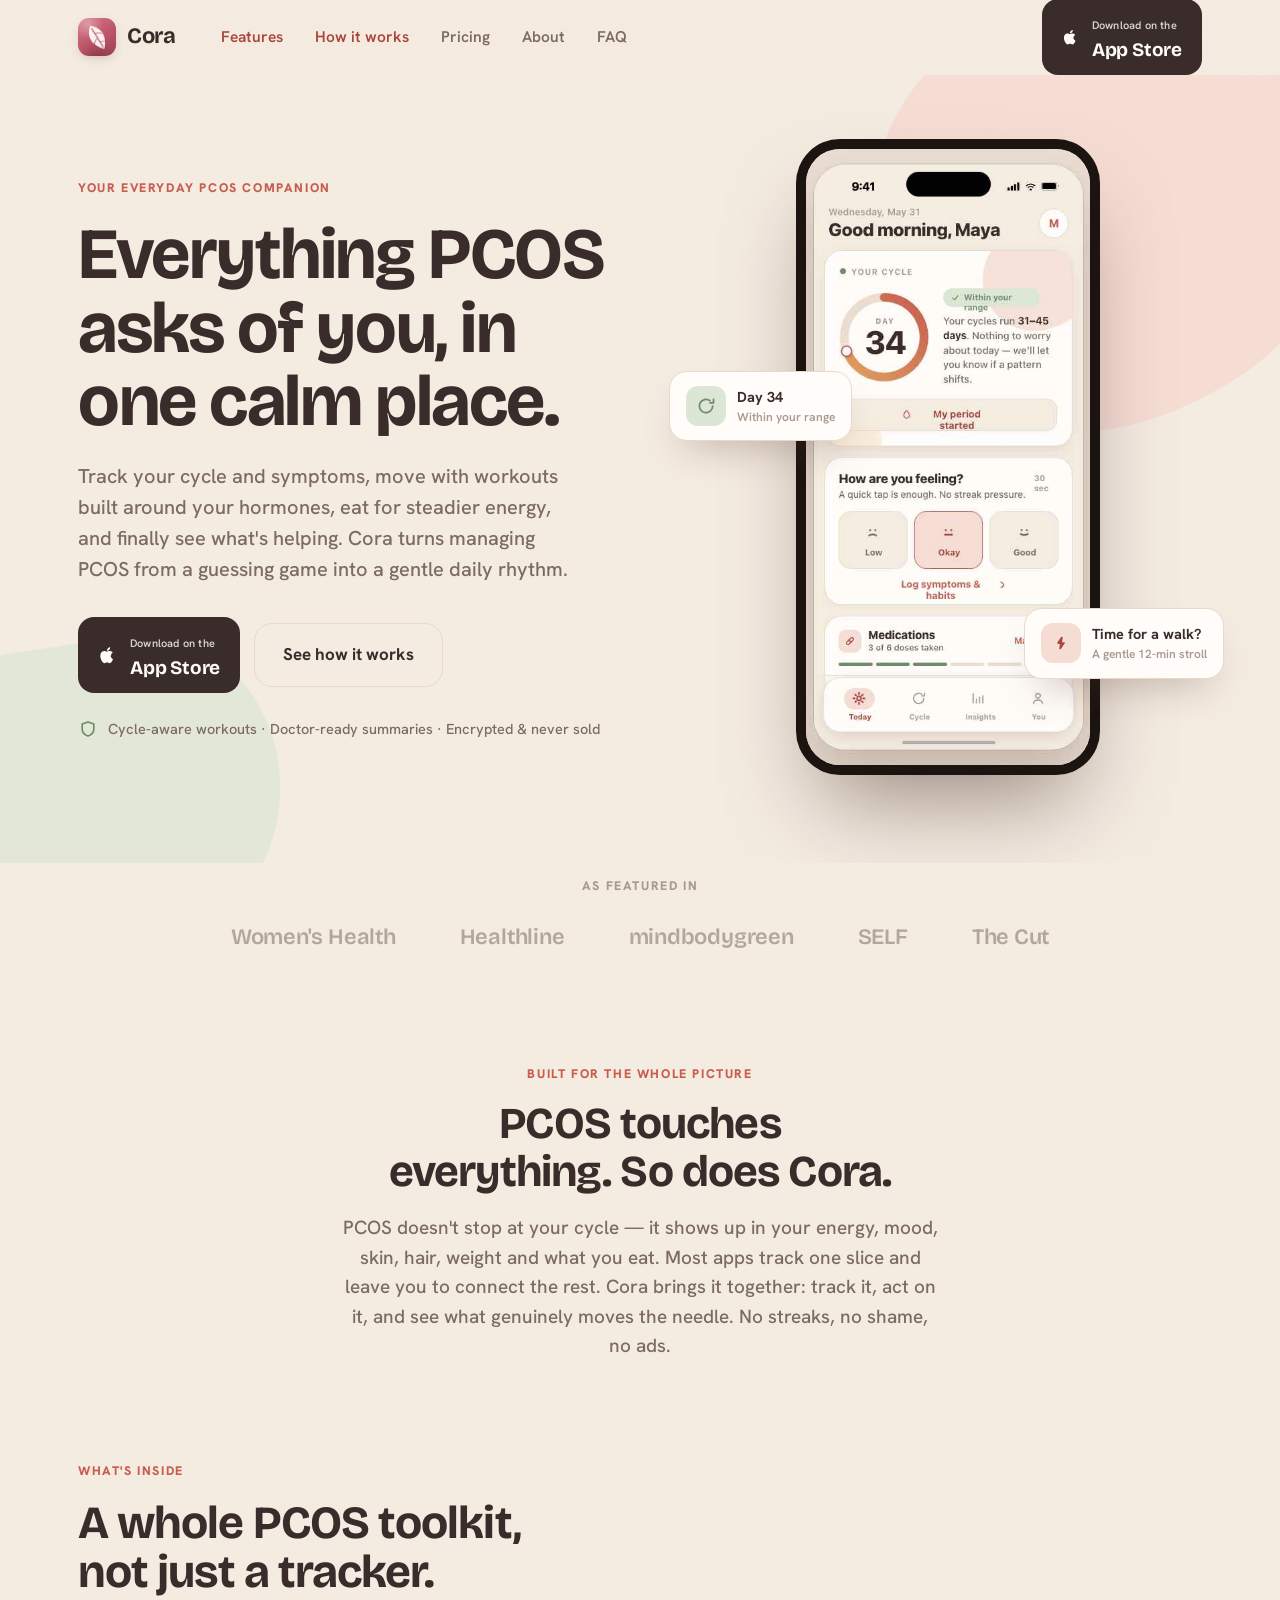
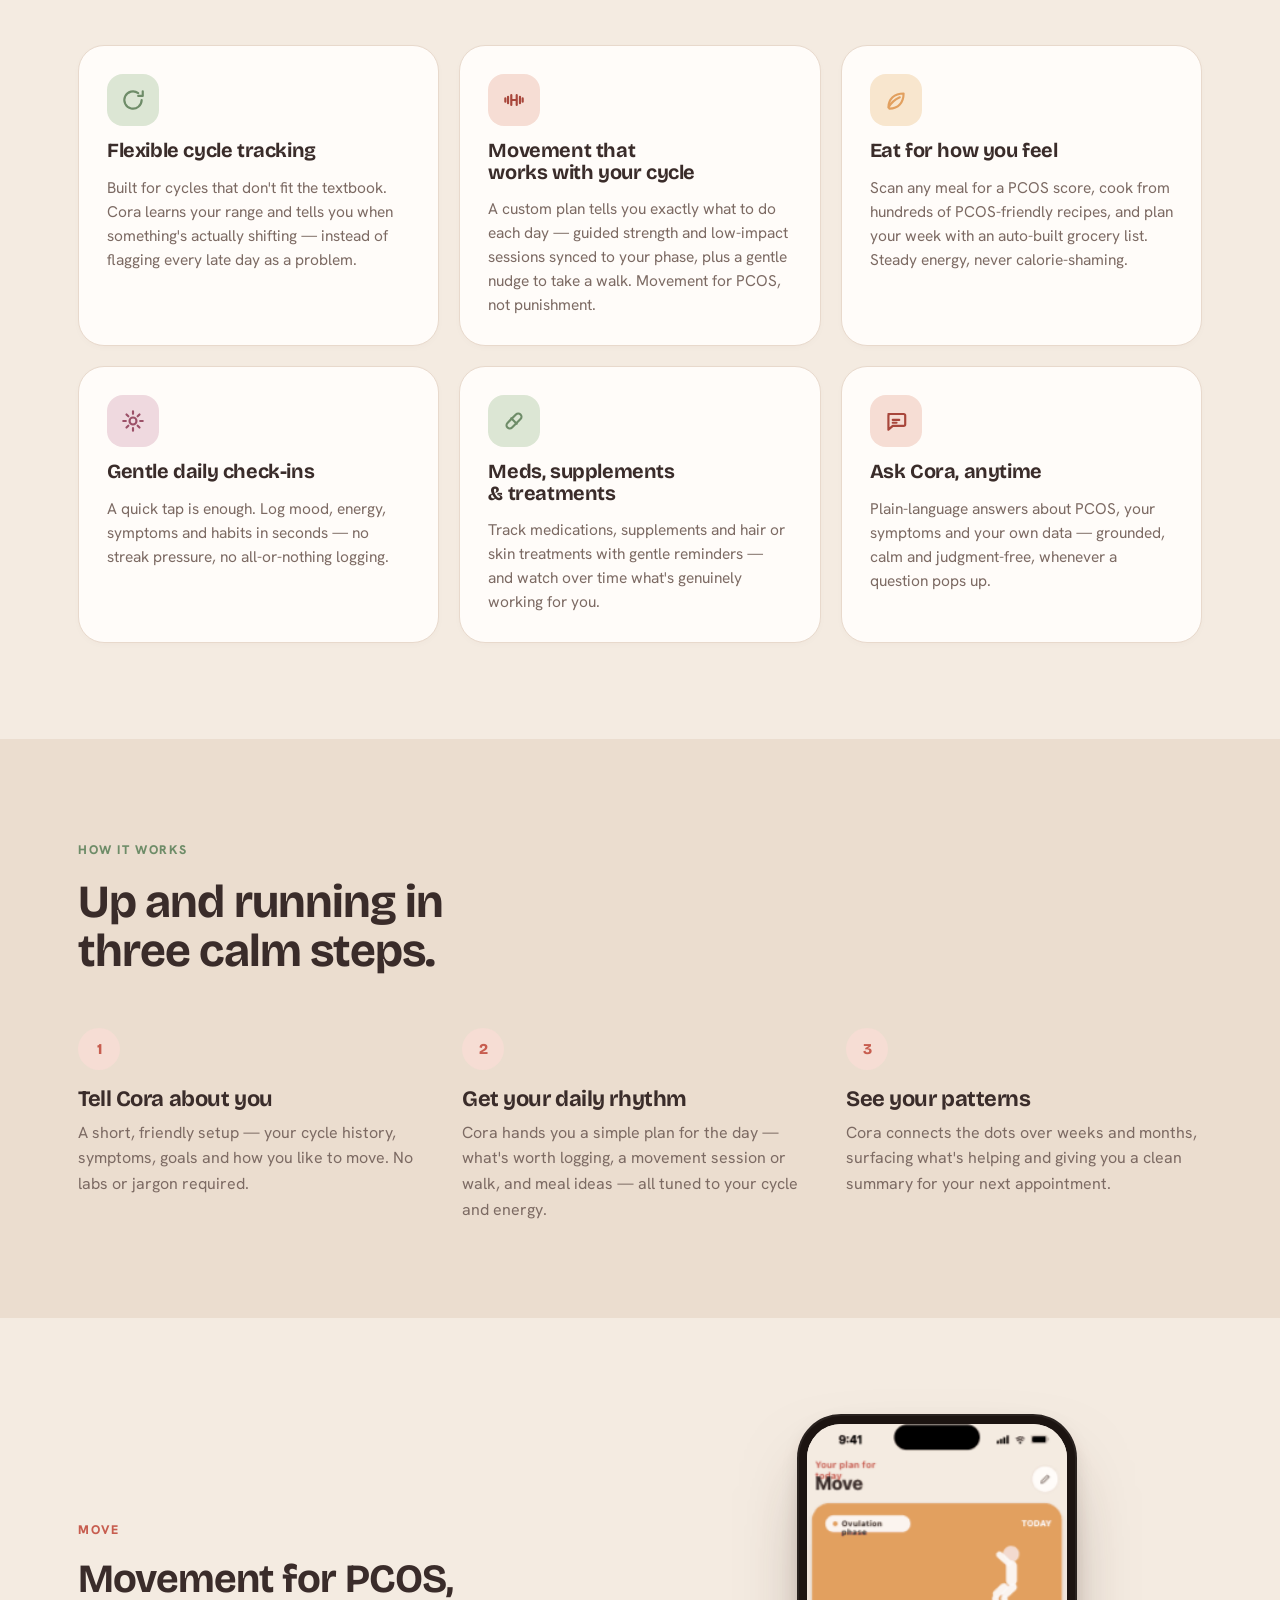
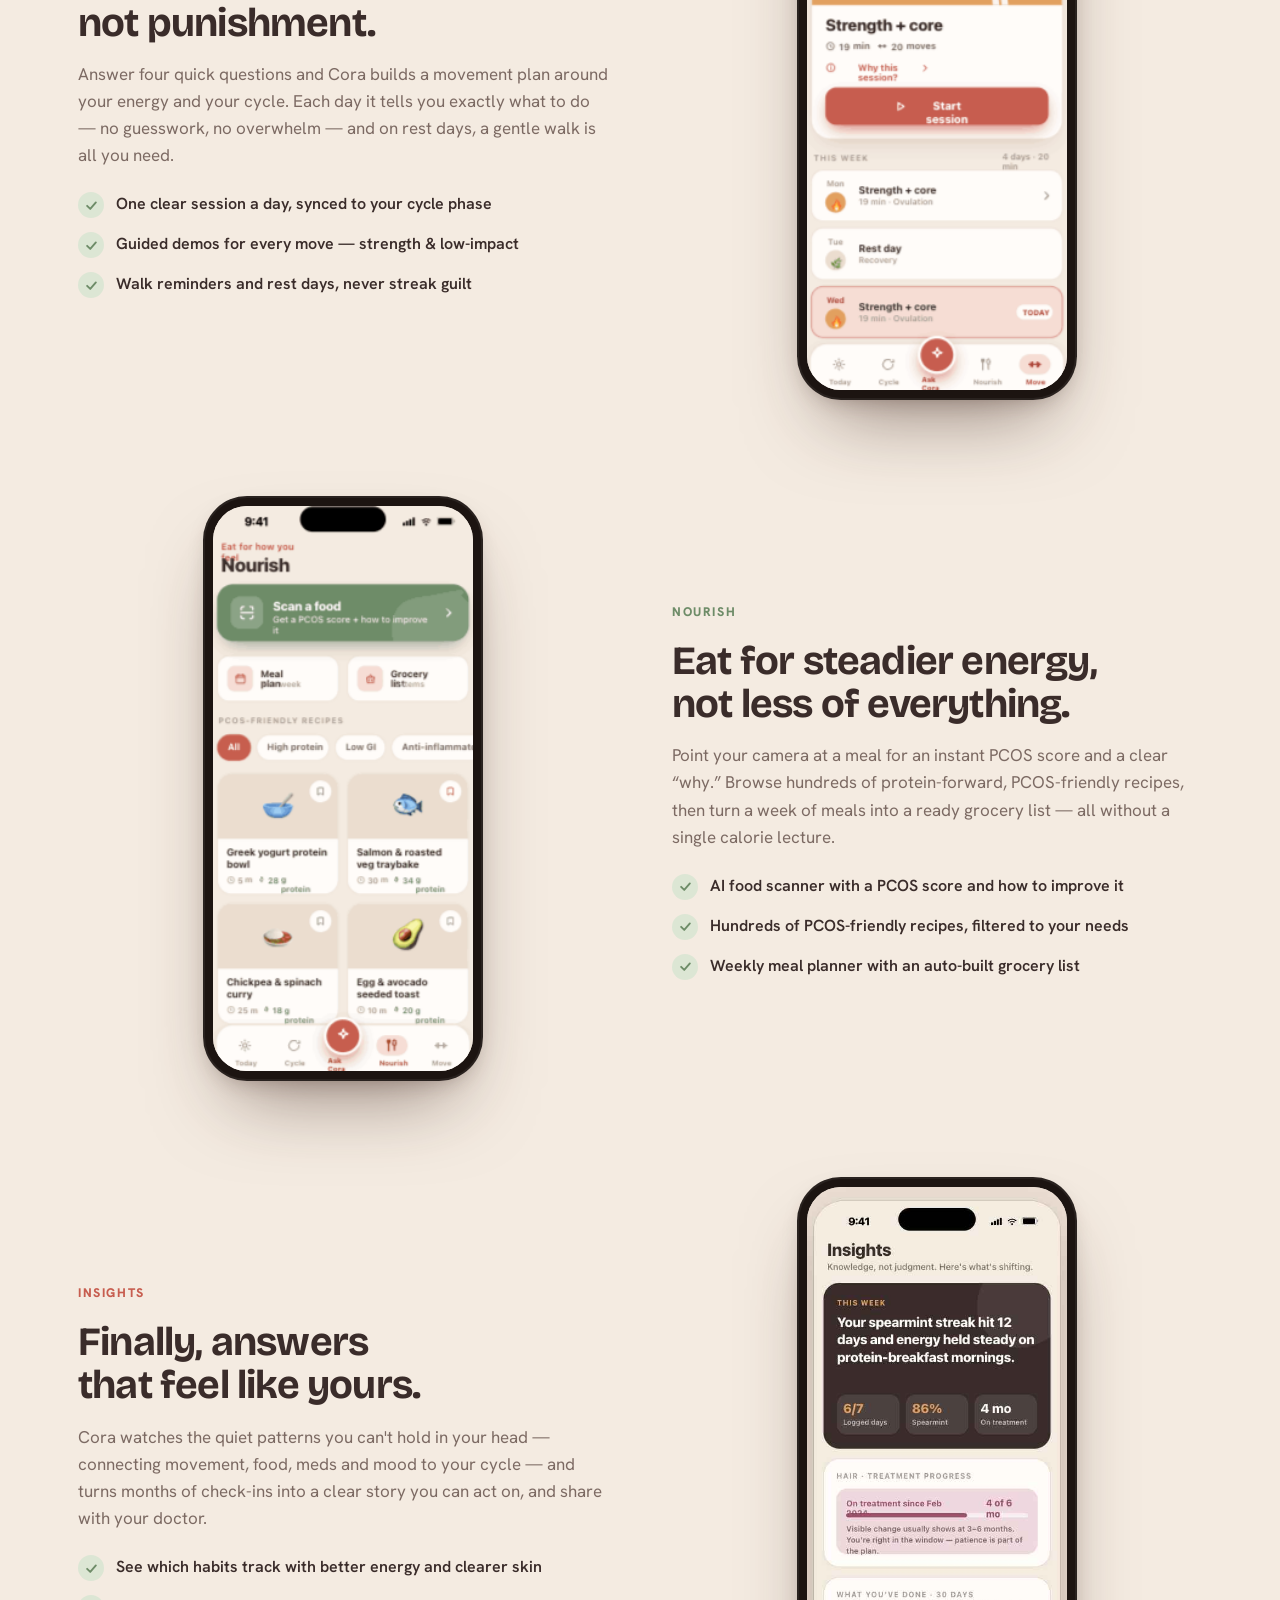
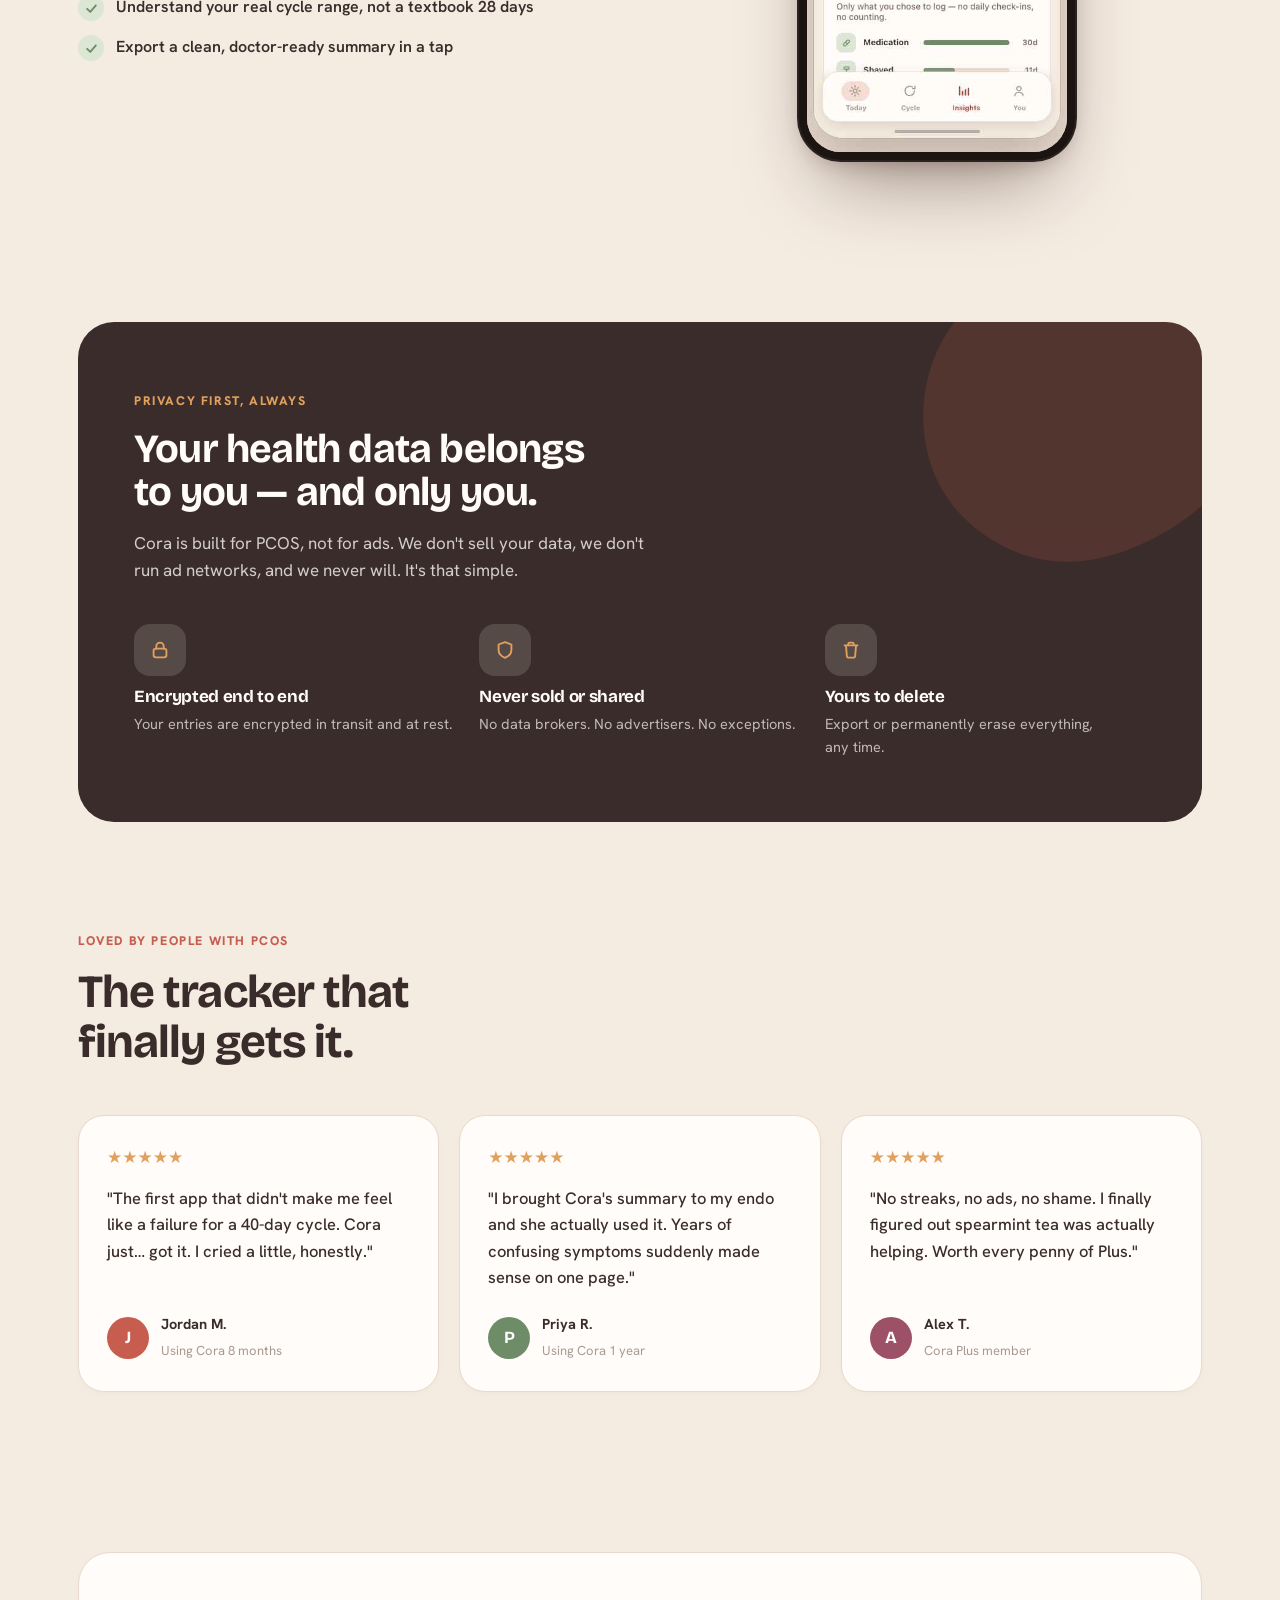
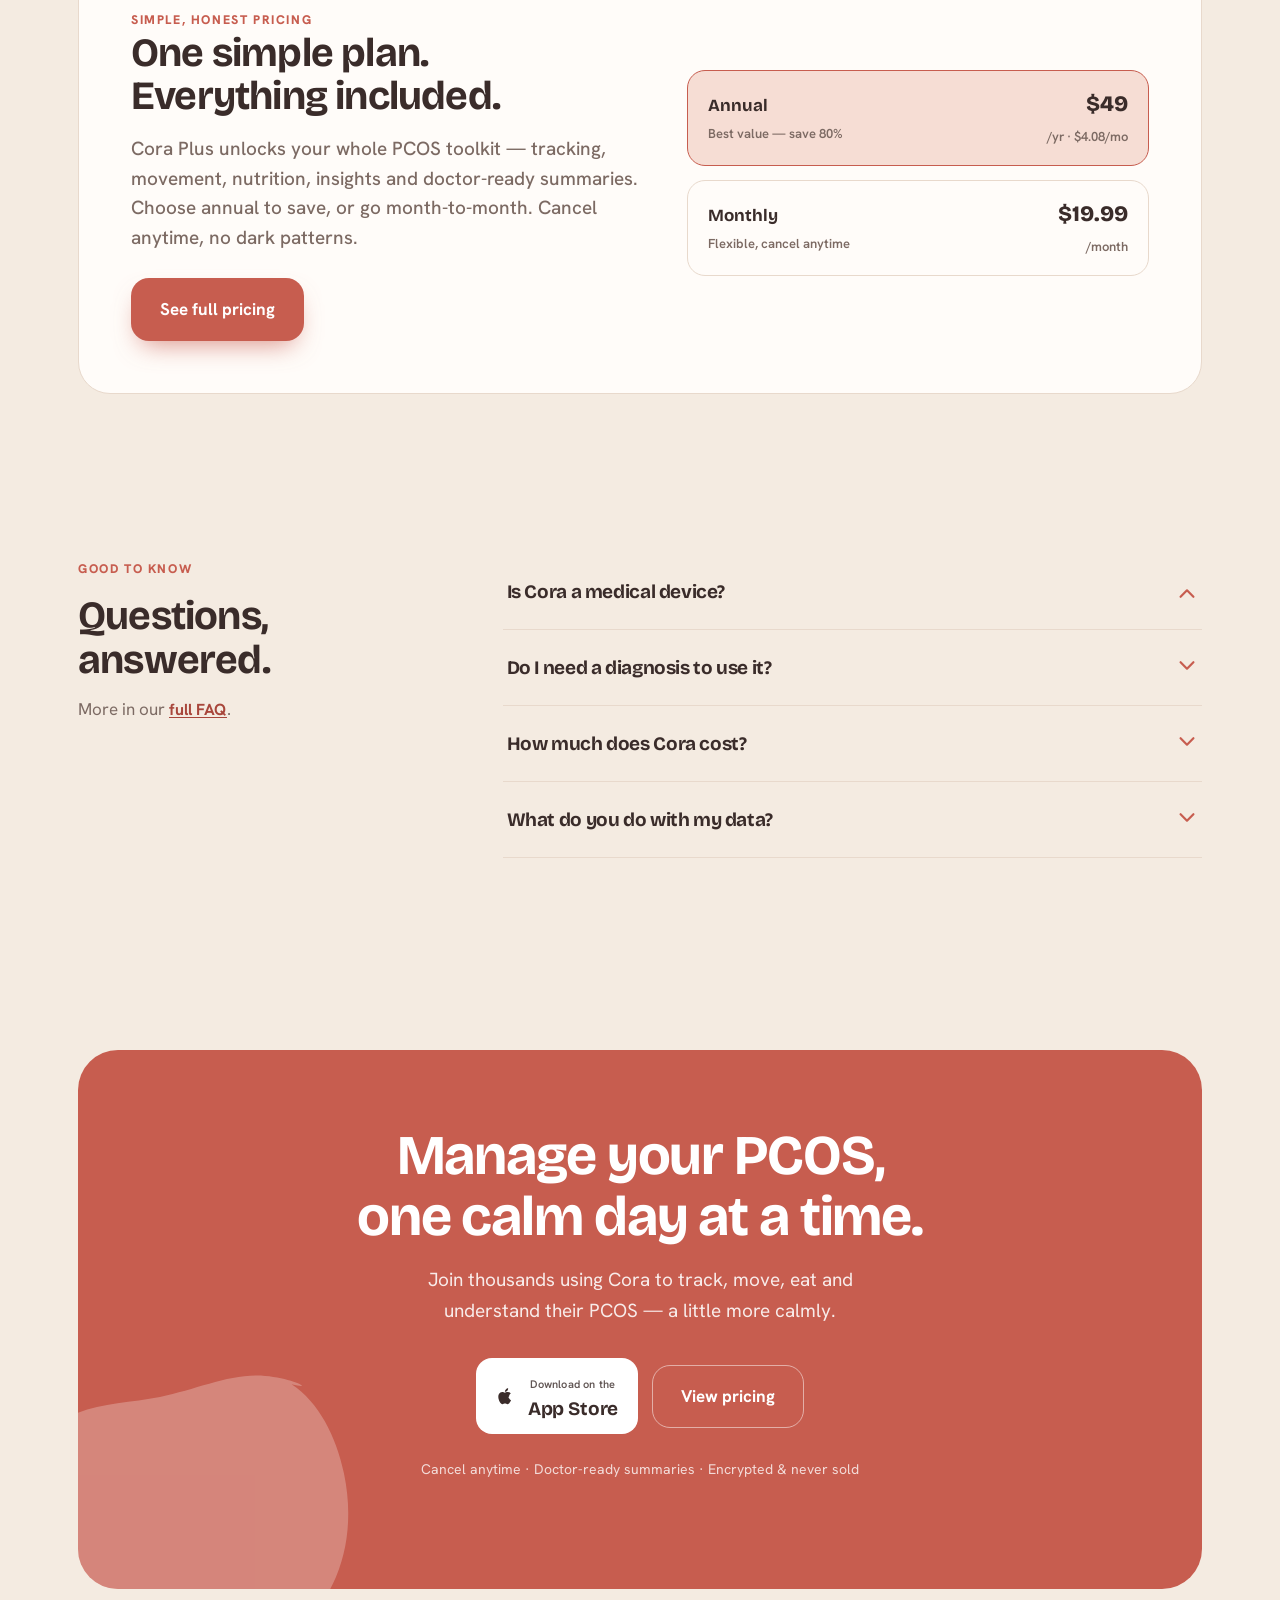
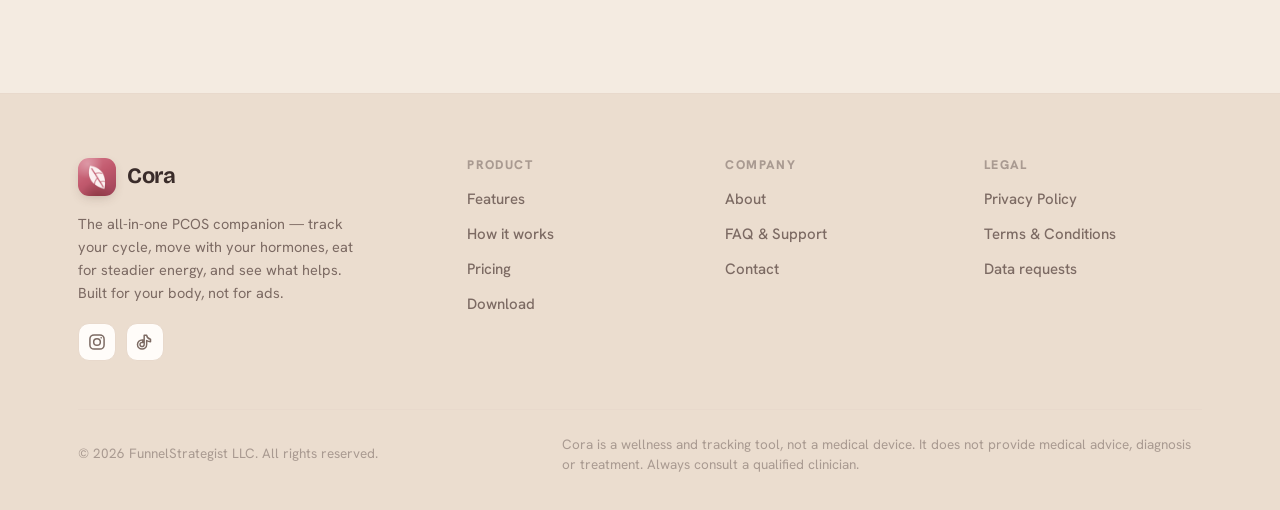
==== index.html @ 98dd8963 "Initial commit: Cora marketing site" ====
<!DOCTYPE html>
<html lang="en" data-palette="clay" data-type="modern" data-layout="split">
<head>
<meta charset="UTF-8">
<meta name="viewport" content="width=device-width, initial-scale=1.0">
<title>Cora — Manage your PCOS, calmly</title>
<meta name="description" content="Cora is the all-in-one PCOS app: track your cycle and symptoms, move with cycle-aware workouts and walk reminders, eat for steadier energy, and see what actually helps. Private, warm, no ads.">
<link rel="icon" type="image/png" href="assets/icon-180.png">
<link rel="stylesheet" href="cora.css" onerror="this.onerror=null;var l=document.createElement('link');l.rel='stylesheet';l.href='cora.css?r='+Date.now();document.head.appendChild(l);">
<script defer src="site.js"></script>
<style>
  /* ---- Hero ---- */
  .hero { overflow: hidden; padding: 64px 0 88px; }
  .hero-grid { display: grid; grid-template-columns: 1.05fr 0.95fr; gap: 56px; align-items: center; }
  .hero h1 { font-size: clamp(44px, 6vw, 72px); line-height: 1.02; }
  .hero .lead { margin-top: 22px; max-width: 510px; font-size: 20px; }
  .hero-cta { display: flex; align-items: center; gap: 14px; margin-top: 32px; flex-wrap: wrap; }
  .hero-trust { display: flex; align-items: center; gap: 10px; margin-top: 24px; font-size: 14.5px; color: var(--ink-soft); font-weight: 500; }
  .hero-trust svg { color: var(--sage); flex-shrink: 0; }
  .hero-visual { position: relative; display: flex; justify-content: center; align-items: center; min-height: 560px; }
  .hero-visual .phone { width: 304px; z-index: 2; }
  .hero-chip {
    position: absolute; z-index: 3; background: var(--surface); border: 1px solid var(--line);
    border-radius: 18px; padding: 13px 16px; box-shadow: 0 20px 40px -18px rgba(80,50,40,.35);
    display: flex; align-items: center; gap: 11px; font-weight: 700; font-size: 14.5px;
  }
  .hero-chip .ichip { width: 40px; height: 40px; border-radius: 12px; }
  .hero-chip-1 { top: 232px; left: -26px; }
  .hero-chip-2 { bottom: 96px; right: -22px; }
  .hero-chip small { display: block; font-weight: 600; font-size: 12px; color: var(--ink-faint); }

  /* centered layout variant */
  [data-layout="centered"] .hero-grid { grid-template-columns: 1fr; text-align: center; gap: 12px; }
  [data-layout="centered"] .hero-copy { display: flex; flex-direction: column; align-items: center; }
  [data-layout="centered"] .hero .lead { max-width: 600px; }
  [data-layout="centered"] .hero-cta, [data-layout="centered"] .hero-trust { justify-content: center; }
  [data-layout="centered"] .hero-visual { margin-top: 30px; min-height: 0; }
  [data-layout="centered"] .hero-chip-1 { left: max(0px, calc(50% - 240px)); }
  [data-layout="centered"] .hero-chip-2 { right: max(0px, calc(50% - 240px)); }

  /* ---- Press ---- */
  .press { padding: 8px 0 8px; }
  .press-row { display: flex; align-items: center; justify-content: center; gap: clamp(24px, 5vw, 64px); flex-wrap: wrap; }
  .press-row span { font-family: var(--font-display); font-weight: 600; font-size: clamp(17px, 2vw, 22px); color: var(--ink-faint); letter-spacing: -.01em; opacity: .85; }
  .press-label { text-align: center; margin-bottom: 22px; }

  /* ---- Empathy ---- */
  .empathy { text-align: center; }
  .empathy h2 { font-size: clamp(30px, 4vw, 44px); max-width: 720px; margin: 14px auto 0; }
  .empathy .lead { max-width: 600px; margin: 18px auto 0; }

  /* ---- Features ---- */
  .feat-head { max-width: 620px; }
  .feat-head h2 { font-size: clamp(30px, 4vw, 46px); margin-top: 14px; }
  .feat-grid { display: grid; grid-template-columns: repeat(3, 1fr); gap: 20px; margin-top: 48px; }
  .feat-card { display: flex; flex-direction: column; gap: 14px; transition: transform .2s ease, box-shadow .2s ease; }
  .feat-card:hover { transform: translateY(-3px); box-shadow: 0 18px 38px -20px rgba(80,50,40,.24); }
  .feat-card h3 { font-size: 20px; }
  .feat-card p { font-size: 15.5px; color: var(--ink-soft); line-height: 1.55; }
  @media (max-width: 900px) { .feat-grid { grid-template-columns: 1fr 1fr; } }

  /* ---- How it works ---- */
  .how { background: var(--canvas-deep); }
  .how-grid { display: grid; grid-template-columns: repeat(3, 1fr); gap: 28px; margin-top: 52px; }
  .step-num { font-family: var(--font-display); font-size: 15px; font-weight: 800; color: var(--primary); width: 42px; height: 42px; border-radius: 999px; background: var(--primary-soft); display: flex; align-items: center; justify-content: center; margin-bottom: 18px; }
  .how-step h3 { font-size: 22px; margin-bottom: 8px; }
  .how-step p { color: var(--ink-soft); font-size: 16px; }
  @media (max-width: 760px) { .how-grid { grid-template-columns: 1fr; gap: 32px; } }

  /* ---- Showcase ---- */
  .showcase-row { display: grid; grid-template-columns: 1fr 1fr; gap: 64px; align-items: center; }
  .showcase-row + .showcase-row { margin-top: 96px; }
  .showcase-row.flip .showcase-visual { order: -1; }
  .showcase-visual { display: flex; justify-content: center; position: relative; }
  .showcase-copy h2 { font-size: clamp(28px, 3.4vw, 40px); margin: 16px 0 16px; }
  .showcase-copy p { color: var(--ink-soft); font-size: 17px; margin-bottom: 14px; }
  .showcase-list { display: flex; flex-direction: column; gap: 13px; margin-top: 22px; }
  .showcase-list li { display: flex; gap: 12px; align-items: flex-start; font-size: 16px; font-weight: 600; color: var(--ink); list-style: none; }
  .showcase-list .tick { width: 26px; height: 26px; border-radius: 999px; background: var(--sage-soft); color: var(--sage); display: flex; align-items: center; justify-content: center; flex-shrink: 0; margin-top: 1px; }
  @media (max-width: 860px) { .showcase-row { grid-template-columns: 1fr; gap: 36px; } .showcase-row.flip .showcase-visual { order: 0; } }

  /* ---- Privacy band ---- */
  .privacy-band { background: var(--ink); color: var(--surface); border-radius: 36px; padding: 64px 56px; position: relative; overflow: hidden; }
  .privacy-band h2 { color: var(--surface); font-size: clamp(28px, 3.6vw, 40px); max-width: 560px; }
  .privacy-band p { color: color-mix(in srgb, var(--surface) 78%, var(--ink)); font-size: 17px; max-width: 520px; margin-top: 16px; }
  .privacy-points { display: grid; grid-template-columns: repeat(3, 1fr); gap: 24px; margin-top: 40px; }
  .privacy-points .pp h3 { color: var(--surface); font-size: 17px; margin: 12px 0 5px; }
  .privacy-points .pp p { font-size: 14.5px; margin: 0; color: color-mix(in srgb, var(--surface) 68%, var(--ink)); }
  .privacy-points .pp .ichip { background: color-mix(in srgb, var(--surface) 14%, transparent); color: var(--accent); }
  @media (max-width: 760px) { .privacy-band { padding: 44px 28px; } .privacy-points { grid-template-columns: 1fr; gap: 22px; } }

  /* ---- Testimonials ---- */
  .testi-grid { display: grid; grid-template-columns: repeat(3, 1fr); gap: 20px; margin-top: 48px; }
  .testi { display: flex; flex-direction: column; }
  .testi .stars { color: var(--accent); display: flex; gap: 2px; margin-bottom: 14px; }
  .testi blockquote { margin: 0; font-size: 16.5px; line-height: 1.6; color: var(--ink); font-weight: 500; flex: 1; }
  .testi .who { display: flex; align-items: center; gap: 12px; margin-top: 22px; }
  .testi .avatar { width: 42px; height: 42px; border-radius: 999px; display: flex; align-items: center; justify-content: center; font-family: var(--font-display); font-weight: 700; color: #fff; font-size: 17px; }
  .testi .who b { display: block; font-size: 14.5px; }
  .testi .who small { color: var(--ink-faint); font-size: 13px; }
  @media (max-width: 860px) { .testi-grid { grid-template-columns: 1fr; } }

  /* ---- Pricing teaser ---- */
  .price-teaser { display: grid; grid-template-columns: 1.1fr 1fr; gap: 48px; align-items: center; background: var(--surface); border: 1px solid var(--line); border-radius: 32px; padding: 52px; }
  .price-teaser h2 { font-size: clamp(28px, 3.4vw, 40px); }
  .price-teaser .lead { margin: 16px 0 26px; }
  .price-mini { display: flex; flex-direction: column; gap: 14px; }
  .price-mini .pm-row { display: flex; align-items: baseline; justify-content: space-between; padding: 16px 20px; border-radius: 18px; border: 1.5px solid var(--line); }
  .price-mini .pm-row.hl { border-color: var(--primary); background: var(--primary-soft); }
  .price-mini .pm-row b { font-family: var(--font-display); font-size: 17px; }
  .price-mini .pm-row .amt { font-family: var(--font-display); font-size: 22px; font-weight: 800; }
  .price-mini .pm-row small { color: var(--ink-soft); font-weight: 600; font-size: 13px; }
  @media (max-width: 800px) { .price-teaser { grid-template-columns: 1fr; padding: 36px 28px; gap: 32px; } }

  /* ---- FAQ teaser ---- */
  .faq-teaser-grid { display: grid; grid-template-columns: 0.7fr 1.3fr; gap: 48px; align-items: start; }
  @media (max-width: 800px) { .faq-teaser-grid { grid-template-columns: 1fr; gap: 20px; } }

  /* ---- Final CTA ---- */
  .final-cta { text-align: center; overflow: hidden; }
  .final-cta-inner { background: var(--primary); border-radius: 40px; padding: 76px 40px; position: relative; overflow: hidden; }
  .final-cta h2 { color: #fff; font-size: clamp(32px, 5vw, 56px); max-width: 720px; margin: 0 auto; }
  .final-cta p { color: rgba(255,255,255,.88); font-size: 19px; margin: 18px auto 32px; max-width: 480px; }
  .final-cta .hero-cta { justify-content: center; }
  .final-cta .appstore { background: #fff; color: var(--ink); }
  .final-cta .appstore:hover { background: #fff; }
  .final-cta .btn-ghost { color: #fff; border-color: rgba(255,255,255,.5); }
  .final-cta .btn-ghost:hover { background: rgba(255,255,255,.12); }
  .final-cta .fine { color: rgba(255,255,255,.78); font-size: 14px; margin-top: 24px; }
</style>
</head>
<body>
<div id="nav-mount"></div>

<main>
  <!-- ============ HERO ============ -->
  <section class="hero" id="download">
    <svg class="blob" style="top:-120px;right:-80px" width="520" height="520" viewBox="-80 -80 160 160" aria-hidden="true"><path fill="var(--primary-soft)" d="M44.5,-58.4C56.8,-50.6,64.4,-35.4,68.1,-19.4C71.8,-3.4,71.6,13.4,64.7,26.8C57.8,40.2,44.2,50.2,29.4,57.3C14.6,64.4,-1.4,68.6,-17.6,65.6C-33.8,62.6,-50.2,52.4,-59.9,38.1C-69.6,23.8,-72.6,5.4,-69.3,-11.6C-66,-28.6,-56.4,-44.2,-43.3,-51.8C-30.2,-59.4,-15.1,-59,1.2,-60.6C17.5,-62.2,35,-66.2,44.5,-58.4Z"/></svg>
    <svg class="blob" style="bottom:-160px;left:-140px" width="460" height="460" viewBox="-80 -80 160 160" aria-hidden="true"><path fill="var(--sage-soft)" opacity="0.7" d="M39.3,-51.3C50.9,-43.5,60,-31.6,63.9,-18C67.8,-4.4,66.5,10.9,60.4,23.9C54.3,36.9,43.4,47.6,30.6,54.5C17.8,61.4,3.1,64.5,-11.9,63.1C-26.9,61.7,-42.2,55.8,-52.6,44.7C-63,33.6,-68.5,17.3,-68.3,1.1C-68.1,-15.1,-62.2,-31.2,-51.5,-39.6C-40.8,-48,-25.3,-48.7,-11.3,-50.9C2.7,-53.1,15.4,-56.8,27.7,-58.6C40,-60.4,52,-59.1,39.3,-51.3Z"/></svg>
    <div class="wrap" style="position:relative;z-index:2">
      <div class="hero-grid">
        <div class="hero-copy reveal in">
          <span class="eyebrow">Your everyday PCOS companion</span>
          <h1 style="margin-top:18px">Everything PCOS asks of you, in one calm place.</h1>
          <p class="lead">Track your cycle and symptoms, move with workouts built around your hormones, eat for steadier energy, and finally see what's helping. Cora turns managing PCOS from a guessing game into a gentle daily rhythm.</p>
          <div class="hero-cta">
            <a class="appstore btn-lg" href="#download">
              <svg width="22" height="22" viewBox="0 0 24 24" fill="currentColor" aria-hidden="true"><path d="M16.4 12.7c0-2.2 1.8-3.2 1.9-3.3-1-1.5-2.6-1.7-3.2-1.7-1.4-.1-2.6.8-3.3.8-.7 0-1.7-.8-2.8-.8-1.5 0-2.8.8-3.6 2.2-1.5 2.7-.4 6.6 1.1 8.8.7 1 1.6 2.2 2.7 2.2 1.1 0 1.5-.7 2.8-.7 1.3 0 1.6.7 2.8.7 1.2 0 1.9-1.1 2.6-2.1.8-1.2 1.2-2.3 1.2-2.4-.1 0-2.2-.9-2.9-3.7Z"/><path d="M14.5 6.3c.6-.7 1-1.7.9-2.8-.9 0-1.9.6-2.5 1.3-.6.6-1.1 1.6-1 2.6 1 .1 2-.5 2.6-1.1Z"/></svg>
              <span><span class="as-sub">Download on the</span><br><span class="as-main">App Store</span></span>
            </a>
            <a class="btn btn-ghost btn-lg" href="#how">See how it works</a>
          </div>
          <div class="hero-trust">
            <svg width="20" height="20" viewBox="0 0 24 24" fill="none" stroke="currentColor" stroke-width="2" stroke-linecap="round" stroke-linejoin="round"><path d="M12 3.5 19 6v6c0 4.5-3 7-7 8.5C8 19 5 16.5 5 12V6l7-2.5Z"/></svg>
            Cycle-aware workouts · Doctor-ready summaries · Encrypted &amp; never sold
          </div>
        </div>
        <div class="hero-visual reveal in">
          <div class="phone phone-float">
            <div class="phone-screen"><img src="assets/screen-today.jpg" alt="Cora Today screen showing cycle day and how-are-you-feeling check-in"></div>
          </div>
          <div class="hero-chip hero-chip-1">
            <div class="ichip sage"><svg width="20" height="20" viewBox="0 0 24 24" fill="none" stroke="currentColor" stroke-width="2.1" stroke-linecap="round" stroke-linejoin="round"><path d="M20 12a8 8 0 1 1-3.2-6.4"/><path d="M21 4v4.2h-4.2"/></svg></div>
            <div>Day 34<small>Within your range</small></div>
          </div>
          <div class="hero-chip hero-chip-2">
            <div class="ichip primary"><svg width="20" height="20" viewBox="0 0 24 24" fill="none" stroke="currentColor" stroke-width="2.1" stroke-linecap="round" stroke-linejoin="round"><path d="M13 5.5 8.5 12H12l-1 6.5L15.5 12H12l1-6.5Z"/></svg></div>
            <div>Time for a walk?<small>A gentle 12-min stroll</small></div>
          </div>
        </div>
      </div>
    </div>
  </section>

  <!-- ============ PRESS ============ -->
  <section class="press section-pad-sm">
    <div class="wrap">
      <div class="press-label"><span class="eyebrow muted">As featured in</span></div>
      <div class="press-row">
        <span>Women's&nbsp;Health</span>
        <span>Healthline</span>
        <span>mindbodygreen</span>
        <span>SELF</span>
        <span>The&nbsp;Cut</span>
      </div>
    </div>
  </section>

  <!-- ============ EMPATHY ============ -->
  <section class="section-pad empathy">
    <div class="wrap wrap-narrow">
      <span class="eyebrow">Built for the whole picture</span>
      <h2>PCOS touches everything. So does Cora.</h2>
      <p class="lead">PCOS doesn't stop at your cycle — it shows up in your energy, mood, skin, hair, weight and what you eat. Most apps track one slice and leave you to connect the rest. Cora brings it together: track it, act on it, and see what genuinely moves the needle. No streaks, no shame, no ads.</p>
    </div>
  </section>

  <!-- ============ FEATURES ============ -->
  <section class="section-pad" id="features" style="padding-top:0">
    <div class="wrap">
      <div class="feat-head reveal">
        <span class="eyebrow">What's inside</span>
        <h2>A whole PCOS toolkit, not just a tracker.</h2>
      </div>
      <div class="feat-grid">
        <div class="card feat-card reveal">
          <div class="ichip sage"><svg width="26" height="26" viewBox="0 0 24 24" fill="none" stroke="currentColor" stroke-width="2" stroke-linecap="round" stroke-linejoin="round"><path d="M20 12a8 8 0 1 1-3.2-6.4"/><path d="M21 4v4.2h-4.2"/></svg></div>
          <h3>Flexible cycle tracking</h3>
          <p>Built for cycles that don't fit the textbook. Cora learns your range and tells you when something's actually shifting — instead of flagging every late day as a problem.</p>
        </div>
        <div class="card feat-card reveal">
          <div class="ichip primary"><svg width="26" height="26" viewBox="0 0 24 24" fill="none" stroke="currentColor" stroke-width="2" stroke-linecap="round" stroke-linejoin="round"><path d="M6.5 9v6M9.5 7.5v9M14.5 7.5v9M17.5 9v6M9.5 12h5M4 10.5v3M20 10.5v3"/></svg></div>
          <h3>Movement that works with your cycle</h3>
          <p>A custom plan tells you exactly what to do each day — guided strength and low-impact sessions synced to your phase, plus a gentle nudge to take a walk. Movement for PCOS, not punishment.</p>
        </div>
        <div class="card feat-card reveal">
          <div class="ichip accent"><svg width="26" height="26" viewBox="0 0 24 24" fill="none" stroke="currentColor" stroke-width="2" stroke-linecap="round" stroke-linejoin="round"><path d="M5 19c0-8 5.5-13 14-13 0 8.5-5 14-13 14M5 19c2.5-4.5 6-7.5 10.5-9.5"/></svg></div>
          <h3>Eat for how you feel</h3>
          <p>Scan any meal for a PCOS score, cook from hundreds of PCOS-friendly recipes, and plan your week with an auto-built grocery list. Steady energy, never calorie-shaming.</p>
        </div>
        <div class="card feat-card reveal">
          <div class="ichip plum"><svg width="26" height="26" viewBox="0 0 24 24" fill="none" stroke="currentColor" stroke-width="2" stroke-linecap="round" stroke-linejoin="round"><circle cx="12" cy="12" r="3.2"/><path d="M12 3v2.4M12 18.6V21M21 12h-2.4M5.4 12H3M18 6l-1.7 1.7M7.7 16.3 6 18M18 18l-1.7-1.7M7.7 7.7 6 6"/></svg></div>
          <h3>Gentle daily check-ins</h3>
          <p>A quick tap is enough. Log mood, energy, symptoms and habits in seconds — no streak pressure, no all-or-nothing logging.</p>
        </div>
        <div class="card feat-card reveal">
          <div class="ichip sage"><svg width="26" height="26" viewBox="0 0 24 24" fill="none" stroke="currentColor" stroke-width="2" stroke-linecap="round" stroke-linejoin="round"><rect x="3.5" y="9" width="17" height="6" rx="3" transform="rotate(-45 12 12)"/><path d="M9.5 9.5 14.5 14.5"/></svg></div>
          <h3>Meds, supplements &amp; treatments</h3>
          <p>Track medications, supplements and hair or skin treatments with gentle reminders — and watch over time what's genuinely working for you.</p>
        </div>
        <div class="card feat-card reveal">
          <div class="ichip primary"><svg width="26" height="26" viewBox="0 0 24 24" fill="none" stroke="currentColor" stroke-width="2" stroke-linecap="round" stroke-linejoin="round"><path d="M5 5.5h14a1.5 1.5 0 0 1 1.5 1.5v8a1.5 1.5 0 0 1-1.5 1.5H9l-4 3.5V7A1.5 1.5 0 0 1 6.5 5.5Z"/><path d="M9 11h6M9 13.6h3.5"/></svg></div>
          <h3>Ask Cora, anytime</h3>
          <p>Plain-language answers about PCOS, your symptoms and your own data — grounded, calm and judgment-free, whenever a question pops up.</p>
        </div>
      </div>
    </div>
  </section>

  <!-- ============ HOW IT WORKS ============ -->
  <section class="section-pad how" id="how">
    <div class="wrap">
      <div class="feat-head reveal" style="max-width:560px">
        <span class="eyebrow sage">How it works</span>
        <h2>Up and running in three calm steps.</h2>
      </div>
      <div class="how-grid">
        <div class="how-step reveal">
          <div class="step-num">1</div>
          <h3>Tell Cora about you</h3>
          <p>A short, friendly setup — your cycle history, symptoms, goals and how you like to move. No labs or jargon required.</p>
        </div>
        <div class="how-step reveal">
          <div class="step-num">2</div>
          <h3>Get your daily rhythm</h3>
          <p>Cora hands you a simple plan for the day — what's worth logging, a movement session or walk, and meal ideas — all tuned to your cycle and energy.</p>
        </div>
        <div class="how-step reveal">
          <div class="step-num">3</div>
          <h3>See your patterns</h3>
          <p>Cora connects the dots over weeks and months, surfacing what's helping and giving you a clean summary for your next appointment.</p>
        </div>
      </div>
    </div>
  </section>

  <!-- ============ SHOWCASE ============ -->
  <section class="section-pad">
    <div class="wrap">
      <div class="showcase-row reveal">
        <div class="showcase-copy">
          <span class="eyebrow">Move</span>
          <h2>Movement for PCOS, not punishment.</h2>
          <p>Answer four quick questions and Cora builds a movement plan around your energy and your cycle. Each day it tells you exactly what to do — no guesswork, no overwhelm — and on rest days, a gentle walk is all you need.</p>
          <ul class="showcase-list">
            <li><span class="tick"><svg width="15" height="15" viewBox="0 0 24 24" fill="none" stroke="currentColor" stroke-width="3" stroke-linecap="round" stroke-linejoin="round"><path d="M5 12.5 10 17.5 19 7"/></svg></span>One clear session a day, synced to your cycle phase</li>
            <li><span class="tick"><svg width="15" height="15" viewBox="0 0 24 24" fill="none" stroke="currentColor" stroke-width="3" stroke-linecap="round" stroke-linejoin="round"><path d="M5 12.5 10 17.5 19 7"/></svg></span>Guided demos for every move — strength &amp; low-impact</li>
            <li><span class="tick"><svg width="15" height="15" viewBox="0 0 24 24" fill="none" stroke="currentColor" stroke-width="3" stroke-linecap="round" stroke-linejoin="round"><path d="M5 12.5 10 17.5 19 7"/></svg></span>Walk reminders and rest days, never streak guilt</li>
          </ul>
        </div>
        <div class="showcase-visual">
          <div class="phone"><div class="phone-screen"><img src="assets/screen-move.jpg" alt="Cora Move screen showing a cycle-aware daily workout plan"></div></div>
        </div>
      </div>

      <div class="showcase-row flip reveal">
        <div class="showcase-copy">
          <span class="eyebrow sage">Nourish</span>
          <h2>Eat for steadier energy, not less of everything.</h2>
          <p>Point your camera at a meal for an instant PCOS score and a clear “why.” Browse hundreds of protein-forward, PCOS-friendly recipes, then turn a week of meals into a ready grocery list — all without a single calorie lecture.</p>
          <ul class="showcase-list">
            <li><span class="tick"><svg width="15" height="15" viewBox="0 0 24 24" fill="none" stroke="currentColor" stroke-width="3" stroke-linecap="round" stroke-linejoin="round"><path d="M5 12.5 10 17.5 19 7"/></svg></span>AI food scanner with a PCOS score and how to improve it</li>
            <li><span class="tick"><svg width="15" height="15" viewBox="0 0 24 24" fill="none" stroke="currentColor" stroke-width="3" stroke-linecap="round" stroke-linejoin="round"><path d="M5 12.5 10 17.5 19 7"/></svg></span>Hundreds of PCOS-friendly recipes, filtered to your needs</li>
            <li><span class="tick"><svg width="15" height="15" viewBox="0 0 24 24" fill="none" stroke="currentColor" stroke-width="3" stroke-linecap="round" stroke-linejoin="round"><path d="M5 12.5 10 17.5 19 7"/></svg></span>Weekly meal planner with an auto-built grocery list</li>
          </ul>
        </div>
        <div class="showcase-visual">
          <div class="phone"><div class="phone-screen"><img src="assets/screen-nourish.jpg" alt="Cora Nourish screen showing the food scanner, meal plan and PCOS-friendly recipes"></div></div>
        </div>
      </div>

      <div class="showcase-row reveal">
        <div class="showcase-copy">
          <span class="eyebrow">Insights</span>
          <h2>Finally, answers that feel like yours.</h2>
          <p>Cora watches the quiet patterns you can't hold in your head — connecting movement, food, meds and mood to your cycle — and turns months of check-ins into a clear story you can act on, and share with your doctor.</p>
          <ul class="showcase-list">
            <li><span class="tick"><svg width="15" height="15" viewBox="0 0 24 24" fill="none" stroke="currentColor" stroke-width="3" stroke-linecap="round" stroke-linejoin="round"><path d="M5 12.5 10 17.5 19 7"/></svg></span>See which habits track with better energy and clearer skin</li>
            <li><span class="tick"><svg width="15" height="15" viewBox="0 0 24 24" fill="none" stroke="currentColor" stroke-width="3" stroke-linecap="round" stroke-linejoin="round"><path d="M5 12.5 10 17.5 19 7"/></svg></span>Understand your real cycle range, not a textbook 28 days</li>
            <li><span class="tick"><svg width="15" height="15" viewBox="0 0 24 24" fill="none" stroke="currentColor" stroke-width="3" stroke-linecap="round" stroke-linejoin="round"><path d="M5 12.5 10 17.5 19 7"/></svg></span>Export a clean, doctor-ready summary in a tap</li>
          </ul>
        </div>
        <div class="showcase-visual">
          <div class="phone"><div class="phone-screen"><img src="assets/screen-insights.jpg" alt="Cora Insights screen showing weekly patterns and treatment progress"></div></div>
        </div>
      </div>
    </div>
  </section>

  <!-- ============ PRIVACY BAND ============ -->
  <section class="section-pad-sm">
    <div class="wrap">
      <div class="privacy-band reveal">
        <svg class="blob" style="top:-90px;right:-60px;opacity:.18" width="360" height="360" viewBox="-80 -80 160 160" aria-hidden="true"><path fill="var(--primary)" d="M44.5,-58.4C56.8,-50.6,64.4,-35.4,68.1,-19.4C71.8,-3.4,71.6,13.4,64.7,26.8C57.8,40.2,44.2,50.2,29.4,57.3C14.6,64.4,-1.4,68.6,-17.6,65.6C-33.8,62.6,-50.2,52.4,-59.9,38.1C-69.6,23.8,-72.6,5.4,-69.3,-11.6C-66,-28.6,-56.4,-44.2,-43.3,-51.8C-30.2,-59.4,-15.1,-59,1.2,-60.6C17.5,-62.2,35,-66.2,44.5,-58.4Z"/></svg>
        <div style="position:relative;z-index:2">
          <span class="eyebrow" style="color:var(--accent)">Privacy first, always</span>
          <h2 style="margin-top:14px">Your health data belongs to you — and only you.</h2>
          <p>Cora is built for PCOS, not for ads. We don't sell your data, we don't run ad networks, and we never will. It's that simple.</p>
          <div class="privacy-points">
            <div class="pp">
              <div class="ichip"><svg width="22" height="22" viewBox="0 0 24 24" fill="none" stroke="currentColor" stroke-width="2" stroke-linecap="round" stroke-linejoin="round"><rect x="5" y="10.5" width="14" height="9.5" rx="2.5"/><path d="M8 10.5V8a4 4 0 0 1 8 0v2.5"/></svg></div>
              <h3>Encrypted end to end</h3>
              <p>Your entries are encrypted in transit and at rest.</p>
            </div>
            <div class="pp">
              <div class="ichip"><svg width="22" height="22" viewBox="0 0 24 24" fill="none" stroke="currentColor" stroke-width="2" stroke-linecap="round" stroke-linejoin="round"><path d="M12 3.5 19 6v6c0 4.5-3 7-7 8.5C8 19 5 16.5 5 12V6l7-2.5Z"/></svg></div>
              <h3>Never sold or shared</h3>
              <p>No data brokers. No advertisers. No exceptions.</p>
            </div>
            <div class="pp">
              <div class="ichip"><svg width="22" height="22" viewBox="0 0 24 24" fill="none" stroke="currentColor" stroke-width="2" stroke-linecap="round" stroke-linejoin="round"><path d="M5 7h14M9 7V5.5A1.5 1.5 0 0 1 10.5 4h3A1.5 1.5 0 0 1 15 5.5V7M6.5 7l1 12a1.5 1.5 0 0 0 1.5 1.4h6a1.5 1.5 0 0 0 1.5-1.4l1-12"/></svg></div>
              <h3>Yours to delete</h3>
              <p>Export or permanently erase everything, any time.</p>
            </div>
          </div>
        </div>
      </div>
    </div>
  </section>

  <!-- ============ TESTIMONIALS ============ -->
  <section class="section-pad" style="padding-top:40px">
    <div class="wrap">
      <div class="feat-head reveal" style="max-width:560px">
        <span class="eyebrow">Loved by people with PCOS</span>
        <h2>The tracker that finally gets it.</h2>
      </div>
      <div class="testi-grid">
        <div class="card testi reveal">
          <div class="stars">★★★★★</div>
          <blockquote>"The first app that didn't make me feel like a failure for a 40-day cycle. Cora just… got it. I cried a little, honestly."</blockquote>
          <div class="who"><span class="avatar" style="background:var(--primary)">J</span><div><b>Jordan M.</b><small>Using Cora 8 months</small></div></div>
        </div>
        <div class="card testi reveal">
          <div class="stars">★★★★★</div>
          <blockquote>"I brought Cora's summary to my endo and she actually used it. Years of confusing symptoms suddenly made sense on one page."</blockquote>
          <div class="who"><span class="avatar" style="background:var(--sage)">P</span><div><b>Priya R.</b><small>Using Cora 1 year</small></div></div>
        </div>
        <div class="card testi reveal">
          <div class="stars">★★★★★</div>
          <blockquote>"No streaks, no ads, no shame. I finally figured out spearmint tea was actually helping. Worth every penny of Plus."</blockquote>
          <div class="who"><span class="avatar" style="background:var(--plum)">A</span><div><b>Alex T.</b><small>Cora Plus member</small></div></div>
        </div>
      </div>
    </div>
  </section>

  <!-- ============ PRICING TEASER ============ -->
  <section class="section-pad-sm">
    <div class="wrap">
      <div class="price-teaser reveal">
        <div>
          <span class="eyebrow">Simple, honest pricing</span>
          <h2>One simple plan. Everything included.</h2>
          <p class="lead">Cora Plus unlocks your whole PCOS toolkit — tracking, movement, nutrition, insights and doctor-ready summaries. Choose annual to save, or go month-to-month. Cancel anytime, no dark patterns.</p>
          <a class="btn btn-primary btn-lg" href="pricing.html">See full pricing</a>
        </div>
        <div class="price-mini">
          <div class="pm-row hl"><div><b>Annual</b><br><small>Best value — save 80%</small></div><div style="text-align:right"><div class="amt">$49</div><small>/yr · $4.08/mo</small></div></div>
          <div class="pm-row"><div><b>Monthly</b><br><small>Flexible, cancel anytime</small></div><div style="text-align:right"><div class="amt">$19.99</div><small>/month</small></div></div>
        </div>
      </div>
    </div>
  </section>

  <!-- ============ FAQ TEASER ============ -->
  <section class="section-pad">
    <div class="wrap">
      <div class="faq-teaser-grid">
        <div class="reveal">
          <span class="eyebrow">Good to know</span>
          <h2 style="font-size:clamp(28px,3.4vw,40px);margin-top:14px">Questions, answered.</h2>
          <p style="color:var(--ink-soft);margin-top:14px">More in our <a class="doc" style="color:var(--primary-deep);font-weight:700;text-decoration:underline;text-underline-offset:2px" href="faq.html">full FAQ</a>.</p>
        </div>
        <div class="reveal">
          <div class="faq-item open"><button class="faq-q">Is Cora a medical device?</button><div class="faq-a"><div class="faq-a-inner">No. Cora is a wellness and tracking tool to help you understand your body and have better conversations with your clinician. It doesn't diagnose, treat or replace professional medical advice.</div></div></div>
          <div class="faq-item"><button class="faq-q">Do I need a diagnosis to use it?</button><div class="faq-a"><div class="faq-a-inner">Not at all. Many people use Cora while they're still figuring things out. It's helpful whether you're newly diagnosed, years in, or simply suspect something's off.</div></div></div>
          <div class="faq-item"><button class="faq-q">How much does Cora cost?</button><div class="faq-a"><div class="faq-a-inner">Cora Plus is one simple subscription with everything included: $49/year (just $4.08/month) or $19.99 month-to-month. No ads, no tiers, no upsells — cancel anytime.</div></div></div>
          <div class="faq-item"><button class="faq-q">What do you do with my data?</button><div class="faq-a"><div class="faq-a-inner">We keep it encrypted, we never sell it, and we never share it with advertisers or data brokers. You can export or delete everything at any time. See our Privacy Policy for details.</div></div></div>
        </div>
      </div>
    </div>
  </section>

  <!-- ============ FINAL CTA ============ -->
  <section class="section-pad final-cta">
    <div class="wrap">
      <div class="final-cta-inner reveal">
        <svg class="blob" style="bottom:-120px;left:-80px;opacity:.25" width="380" height="380" viewBox="-80 -80 160 160" aria-hidden="true"><path fill="#fff" d="M43.6,-56.7C55.2,-49.1,62.4,-34.5,65.6,-19.5C68.8,-4.5,68,10.9,62.3,24.4C56.6,37.9,46,49.5,32.8,57.1C19.6,64.7,3.8,68.3,-12.6,67C-29,65.7,-46,59.5,-56.4,47.6C-66.8,35.7,-70.6,18.1,-69.9,1C-69.2,-16.1,-64,-32.7,-53.3,-40.8C-42.6,-48.9,-26.4,-48.5,-11.8,-51.4C2.8,-54.3,15.9,-60.5,28.9,-60.4C41.9,-60.3,55,-53.9,43.6,-56.7Z"/></svg>
        <div style="position:relative;z-index:2">
          <h2>Manage your PCOS, one calm day at a time.</h2>
          <p>Join thousands using Cora to track, move, eat and understand their PCOS — a little more calmly.</p>
          <div class="hero-cta">
            <a class="appstore btn-lg" href="#download">
              <svg width="22" height="22" viewBox="0 0 24 24" fill="currentColor" aria-hidden="true"><path d="M16.4 12.7c0-2.2 1.8-3.2 1.9-3.3-1-1.5-2.6-1.7-3.2-1.7-1.4-.1-2.6.8-3.3.8-.7 0-1.7-.8-2.8-.8-1.5 0-2.8.8-3.6 2.2-1.5 2.7-.4 6.6 1.1 8.8.7 1 1.6 2.2 2.7 2.2 1.1 0 1.5-.7 2.8-.7 1.3 0 1.6.7 2.8.7 1.2 0 1.9-1.1 2.6-2.1.8-1.2 1.2-2.3 1.2-2.4-.1 0-2.2-.9-2.9-3.7Z"/><path d="M14.5 6.3c.6-.7 1-1.7.9-2.8-.9 0-1.9.6-2.5 1.3-.6.6-1.1 1.6-1 2.6 1 .1 2-.5 2.6-1.1Z"/></svg>
              <span><span class="as-sub">Download on the</span><br><span class="as-main">App Store</span></span>
            </a>
            <a class="btn btn-ghost btn-lg" href="pricing.html">View pricing</a>
          </div>
          <p class="fine">Cancel anytime · Doctor-ready summaries · Encrypted &amp; never sold</p>
        </div>
      </div>
    </div>
  </section>
</main>

<div id="footer-mount"></div>
</body>
</html>
---- cora.css ----
/* ============================================================
   Cora — marketing site design system
   Warm "Clay & Sand" wellness language, lifted from the app.
   Palettes + type are tweakable via [data-palette] / [data-type]
   on <html> (set by site.js, persisted in localStorage).
   ============================================================ */

@import url('https://fonts.googleapis.com/css2?family=Bricolage+Grotesque:opsz,wght@12..96,400..800&family=Hanken+Grotesk:wght@400;500;600;700;800&family=Newsreader:opsz,wght@6..72,400;500;600;700&display=swap');

/* ---- Palettes ---- */
:root,
:root[data-palette="clay"] {
  --canvas: #F4EBE1;  --canvas-deep: #EBDDCF;  --surface: #FFFCF9;
  --ink: #3A2C2A;     --ink-soft: #7C6A63;     --ink-faint: #A99A91;
  --primary: #C75D4F; --primary-deep: #A8463B; --primary-soft: #F6DDD4;
  --sage: #6E8C68;    --sage-soft: #DCE6D4;
  --accent: #E2A05F;  --accent-soft: #F8E6CE;
  --plum: #9C5168;    --plum-soft: #EFD9DF;
  --line: #E8D9CC;
}
:root[data-palette="blush"] {
  --canvas: #F7ECEC;  --canvas-deep: #F0DCDE;  --surface: #FFFBFB;
  --ink: #3B2A30;     --ink-soft: #856871;     --ink-faint: #B49AA1;
  --primary: #C25A6E; --primary-deep: #A2455A; --primary-soft: #F7D9DF;
  --sage: #7E977E;    --sage-soft: #DEE8DB;
  --accent: #DE9E69;  --accent-soft: #F8E4CF;
  --plum: #8C5878;    --plum-soft: #ECD8E3;
  --line: #EDD9DB;
}
:root[data-palette="honey"] {
  --canvas: #F3EEE0;  --canvas-deep: #E9E0CB;  --surface: #FFFDF6;
  --ink: #34302A;     --ink-soft: #736C5C;     --ink-faint: #A69C87;
  --primary: #C57A43; --primary-deep: #A2602D; --primary-soft: #F4E0C6;
  --sage: #7C854F;    --sage-soft: #E3E5CC;
  --accent: #D6973F;  --accent-soft: #F6E7C9;
  --plum: #9A6450;    --plum-soft: #EAD9CF;
  --line: #E6DCC6;
}

/* ---- Type ---- */
:root, :root[data-type="modern"] {
  --font-display: 'Bricolage Grotesque', system-ui, sans-serif;
  --font-body: 'Hanken Grotesk', system-ui, sans-serif;
  --display-spacing: -0.02em;
}
:root[data-type="editorial"] {
  --font-display: 'Newsreader', Georgia, serif;
  --font-body: 'Hanken Grotesk', system-ui, sans-serif;
  --display-spacing: -0.005em;
}

/* ---- Reset / base ---- */
*, *::before, *::after { box-sizing: border-box; }
html { -webkit-text-size-adjust: 100%; scroll-behavior: smooth; }
body {
  margin: 0;
  background: var(--canvas);
  color: var(--ink);
  font-family: var(--font-body);
  font-size: 17px;
  line-height: 1.6;
  -webkit-font-smoothing: antialiased;
  text-rendering: optimizeLegibility;
}
h1, h2, h3, h4 { font-family: var(--font-display); font-weight: 700; letter-spacing: var(--display-spacing); line-height: 1.08; margin: 0; text-wrap: balance; }
p { margin: 0; text-wrap: pretty; }
a { color: inherit; text-decoration: none; }
img { display: block; max-width: 100%; }
ul { margin: 0; padding: 0; }
::selection { background: var(--primary-soft); color: var(--primary-deep); }

/* ---- Layout ---- */
.wrap { width: 100%; max-width: 1180px; margin: 0 auto; padding: 0 28px; }
.wrap-narrow { max-width: 820px; }
section { position: relative; }
.section-pad { padding: 96px 0; }
.section-pad-sm { padding: 64px 0; }

.eyebrow {
  font-family: var(--font-body);
  font-size: 12.5px; font-weight: 800; letter-spacing: 1.6px;
  text-transform: uppercase; color: var(--primary);
  display: inline-flex; align-items: center; gap: 8px;
}
.eyebrow.sage { color: var(--sage); }
.eyebrow.muted { color: var(--ink-faint); }

.lead { font-size: 19px; color: var(--ink-soft); font-weight: 500; line-height: 1.55; }

/* ---- Buttons ---- */
.btn {
  display: inline-flex; align-items: center; justify-content: center; gap: 9px;
  font-family: var(--font-body); font-size: 16px; font-weight: 700;
  border-radius: 16px; padding: 15px 24px; border: 1.5px solid transparent;
  cursor: pointer; transition: transform .12s ease, box-shadow .2s ease, background .2s ease;
  white-space: nowrap; -webkit-tap-highlight-color: transparent;
}
.btn:active { transform: scale(0.975); }
.btn-primary { background: var(--primary); color: #fff; box-shadow: 0 12px 26px -10px color-mix(in srgb, var(--primary) 70%, transparent); }
.btn-primary:hover { background: var(--primary-deep); box-shadow: 0 16px 32px -10px color-mix(in srgb, var(--primary) 65%, transparent); }
.btn-ink { background: var(--ink); color: var(--surface); }
.btn-ink:hover { background: #000; }
.btn-soft { background: var(--primary-soft); color: var(--primary-deep); }
.btn-soft:hover { background: color-mix(in srgb, var(--primary-soft) 80%, var(--primary) 12%); }
.btn-ghost { background: transparent; color: var(--ink); border-color: var(--line); }
.btn-ghost:hover { background: var(--surface); }
.btn-lg { padding: 17px 28px; font-size: 17px; border-radius: 18px; }
.btn-sm { padding: 11px 18px; font-size: 15px; border-radius: 13px; }

/* App Store badge button */
.appstore {
  display: inline-flex; align-items: center; gap: 12px;
  background: var(--ink); color: var(--surface);
  border-radius: 16px; padding: 11px 20px 11px 18px;
  transition: transform .12s ease, background .2s ease;
}
.appstore:hover { background: #000; transform: translateY(-1px); }
.appstore:active { transform: scale(0.98); }
.appstore .as-sub { font-size: 11px; font-weight: 600; opacity: .8; line-height: 1; letter-spacing: .2px; }
.appstore .as-main { font-family: var(--font-display); font-size: 19px; font-weight: 700; line-height: 1.15; letter-spacing: -.01em; }

/* ---- Pills / badges ---- */
.pill {
  display: inline-flex; align-items: center; gap: 7px;
  background: var(--surface); border: 1px solid var(--line);
  border-radius: 999px; padding: 7px 14px;
  font-size: 13.5px; font-weight: 700; color: var(--ink-soft);
}
.pill.sage { background: var(--sage-soft); border-color: transparent; color: var(--sage); }
.pill.primary { background: var(--primary-soft); border-color: transparent; color: var(--primary-deep); }
.badge { background: var(--accent); color: #fff; border-radius: 999px; padding: 3px 10px; font-size: 11.5px; font-weight: 800; letter-spacing: .3px; }

/* ---- Cards ---- */
.card {
  background: var(--surface); border: 1px solid var(--line);
  border-radius: 26px; padding: 28px;
  box-shadow: 0 2px 12px -6px rgba(80,50,40,.08);
}
.card-raised { box-shadow: 0 18px 44px -20px rgba(80,50,40,.28); }

/* ---- Icon chip ---- */
.ichip {
  width: 52px; height: 52px; border-radius: 16px;
  display: flex; align-items: center; justify-content: center; flex-shrink: 0;
}
.ichip.sage { background: var(--sage-soft); color: var(--sage); }
.ichip.primary { background: var(--primary-soft); color: var(--primary-deep); }
.ichip.accent { background: var(--accent-soft); color: var(--accent); }
.ichip.plum { background: var(--plum-soft); color: var(--plum); }

/* ---- Decorative blob ---- */
.blob { position: absolute; pointer-events: none; z-index: 0; }

/* ============================================================
   NAV
   ============================================================ */
.nav {
  position: sticky; top: 0; z-index: 50;
  background: color-mix(in srgb, var(--canvas) 82%, transparent);
  -webkit-backdrop-filter: blur(16px) saturate(150%);
  backdrop-filter: blur(16px) saturate(150%);
  border-bottom: 1px solid transparent; transition: border-color .2s ease, background .2s ease;
}
.nav.scrolled { border-bottom-color: var(--line); }
.nav-inner { display: flex; align-items: center; gap: 24px; height: 74px; }
.brand { display: flex; align-items: center; gap: 11px; }
.brand-mark { width: 38px; height: 38px; border-radius: 11px; box-shadow: 0 4px 12px -4px rgba(80,50,40,.3); }
.brand-name { font-family: var(--font-display); font-size: 22px; font-weight: 700; letter-spacing: -.02em; color: var(--ink); }
.nav-links { display: flex; align-items: center; gap: 4px; margin-left: 8px; }
.nav-links a {
  font-size: 15.5px; font-weight: 600; color: var(--ink-soft);
  padding: 8px 14px; border-radius: 10px; transition: color .15s ease, background .15s ease;
}
.nav-links a:hover { color: var(--ink); background: color-mix(in srgb, var(--canvas-deep) 60%, transparent); }
.nav-links a.active { color: var(--primary-deep); }
.nav-right { margin-left: auto; display: flex; align-items: center; gap: 12px; }
.nav-toggle { display: none; background: none; border: 0; cursor: pointer; padding: 8px; color: var(--ink); }
.mobile-menu { display: none; }

@media (max-width: 900px) {
  .nav-links, .nav-right .btn { display: none; }
  .nav-toggle { display: flex; }
  .mobile-menu { display: none; flex-direction: column; gap: 2px; padding: 8px 0 20px; border-top: 1px solid var(--line); }
  .mobile-menu.open { display: flex; }
  .mobile-menu a { font-size: 17px; font-weight: 600; color: var(--ink); padding: 13px 4px; }
  .mobile-menu .btn { width: 100%; margin-top: 10px; }
}

/* ============================================================
   FOOTER
   ============================================================ */
.footer { background: var(--canvas-deep); border-top: 1px solid var(--line); padding: 64px 0 36px; margin-top: 8px; }
.footer-grid { display: grid; grid-template-columns: 1.6fr 1fr 1fr 1fr; gap: 40px; }
.footer h4 { font-family: var(--font-body); font-size: 12.5px; font-weight: 800; letter-spacing: 1.4px; text-transform: uppercase; color: var(--ink-faint); margin-bottom: 16px; }
.footer-links { display: flex; flex-direction: column; gap: 11px; }
.footer-links a { font-size: 15px; font-weight: 500; color: var(--ink-soft); transition: color .15s ease; width: fit-content; }
.footer-links a:hover { color: var(--primary-deep); }
.footer-brand-copy { font-size: 14.5px; color: var(--ink-soft); line-height: 1.6; max-width: 280px; margin-top: 16px; }
.footer-bottom { display: flex; align-items: center; justify-content: space-between; gap: 20px; flex-wrap: wrap; margin-top: 48px; padding-top: 24px; border-top: 1px solid var(--line); font-size: 13.5px; color: var(--ink-faint); }
.footer-bottom .disclaimer { max-width: 640px; line-height: 1.5; }
@media (max-width: 760px) {
  .footer-grid { grid-template-columns: 1fr 1fr; gap: 32px; }
  .footer-brand-col { grid-column: 1 / -1; }
}

/* ============================================================
   PHONE MOCKUP
   ============================================================ */
.phone {
  position: relative; width: 280px; aspect-ratio: 440 / 920;
  background: #1c1411; border-radius: 44px; padding: 10px;
  box-shadow: 0 40px 80px -30px rgba(60,35,28,.55), 0 8px 24px -12px rgba(60,35,28,.4),
              inset 0 0 0 2px rgba(255,255,255,.06);
}
.phone-screen { position: relative; width: 100%; height: 100%; border-radius: 34px; overflow: hidden; background: var(--canvas); }
.phone-screen img { width: 100%; height: 100%; object-fit: cover; object-position: top center; }
.phone-notch { position: absolute; top: 12px; left: 50%; transform: translateX(-50%); width: 84px; height: 23px; background: #0d0a08; border-radius: 999px; z-index: 2; }
.phone-float { box-shadow: 0 48px 90px -28px rgba(60,35,28,.5); }

/* ============================================================
   LEGAL / DOC pages
   ============================================================ */
.doc { font-size: 16px; line-height: 1.72; color: var(--ink-soft); }
.doc h2 { font-size: 26px; color: var(--ink); margin: 48px 0 14px; scroll-margin-top: 100px; }
.doc h3 { font-family: var(--font-display); font-size: 19px; font-weight: 700; color: var(--ink); margin: 28px 0 8px; }
.doc p { margin: 0 0 16px; }
.doc ul { margin: 0 0 16px; padding-left: 22px; }
.doc li { margin-bottom: 8px; }
.doc li::marker { color: var(--primary); }
.doc strong { color: var(--ink); font-weight: 700; }
.doc a.inline { color: var(--primary-deep); font-weight: 600; text-decoration: underline; text-underline-offset: 2px; }

.review-banner {
  display: flex; gap: 14px; align-items: flex-start;
  background: var(--accent-soft); border: 1px solid color-mix(in srgb, var(--accent) 35%, transparent);
  border-radius: 18px; padding: 18px 20px; margin-bottom: 40px;
  font-size: 14.5px; color: color-mix(in srgb, var(--ink) 75%, var(--accent-soft));
}
.review-banner b { color: var(--ink); }

.toc { position: sticky; top: 100px; }
.toc a { display: block; font-size: 14.5px; font-weight: 500; color: var(--ink-soft); padding: 6px 0 6px 14px; border-left: 2px solid var(--line); transition: color .15s, border-color .15s; }
.toc a:hover, .toc a.active { color: var(--primary-deep); border-left-color: var(--primary); }
.doc-layout { display: grid; grid-template-columns: 230px 1fr; gap: 56px; align-items: start; }
@media (max-width: 860px) { .doc-layout { grid-template-columns: 1fr; gap: 0; } .toc { display: none; } }

/* ---- FAQ accordion ---- */
.faq-item { border-bottom: 1px solid var(--line); }
.faq-q {
  display: flex; align-items: center; justify-content: space-between; gap: 16px;
  width: 100%; background: none; border: 0; cursor: pointer; text-align: left;
  padding: 24px 4px; font-family: var(--font-display); font-size: 19px; font-weight: 700;
  color: var(--ink); letter-spacing: var(--display-spacing);
}
.faq-q .chev { transition: transform .25s ease; color: var(--primary); flex-shrink: 0; }
.faq-item.open .chev { transform: rotate(180deg); }
.faq-a { max-height: 0; overflow: hidden; transition: max-height .3s ease; }
.faq-a-inner { padding: 0 4px 24px; font-size: 16px; color: var(--ink-soft); line-height: 1.65; max-width: 660px; }

/* ---- Forms ---- */
.field-label { display: block; font-size: 12.5px; font-weight: 800; letter-spacing: 1.2px; text-transform: uppercase; color: var(--ink-faint); margin-bottom: 8px; }
.field {
  width: 100%; background: var(--surface); border: 1.5px solid var(--line);
  border-radius: 14px; padding: 14px 16px; font-family: var(--font-body); font-size: 16px;
  color: var(--ink); transition: border-color .15s ease, box-shadow .15s ease;
}
.field:focus { outline: none; border-color: var(--primary); box-shadow: 0 0 0 4px var(--primary-soft); }
textarea.field { resize: vertical; min-height: 130px; }

/* ---- Misc reveal ---- */
.reveal { opacity: 0; transform: translateY(20px); transition: opacity .7s cubic-bezier(.2,.7,.3,1), transform .7s cubic-bezier(.2,.7,.3,1); }
.reveal.in { opacity: 1; transform: none; }
@media (prefers-reduced-motion: reduce) { .reveal { opacity: 1; transform: none; transition: none; } html { scroll-behavior: auto; } }

.divider-soft { height: 1px; background: var(--line); border: 0; margin: 0; }
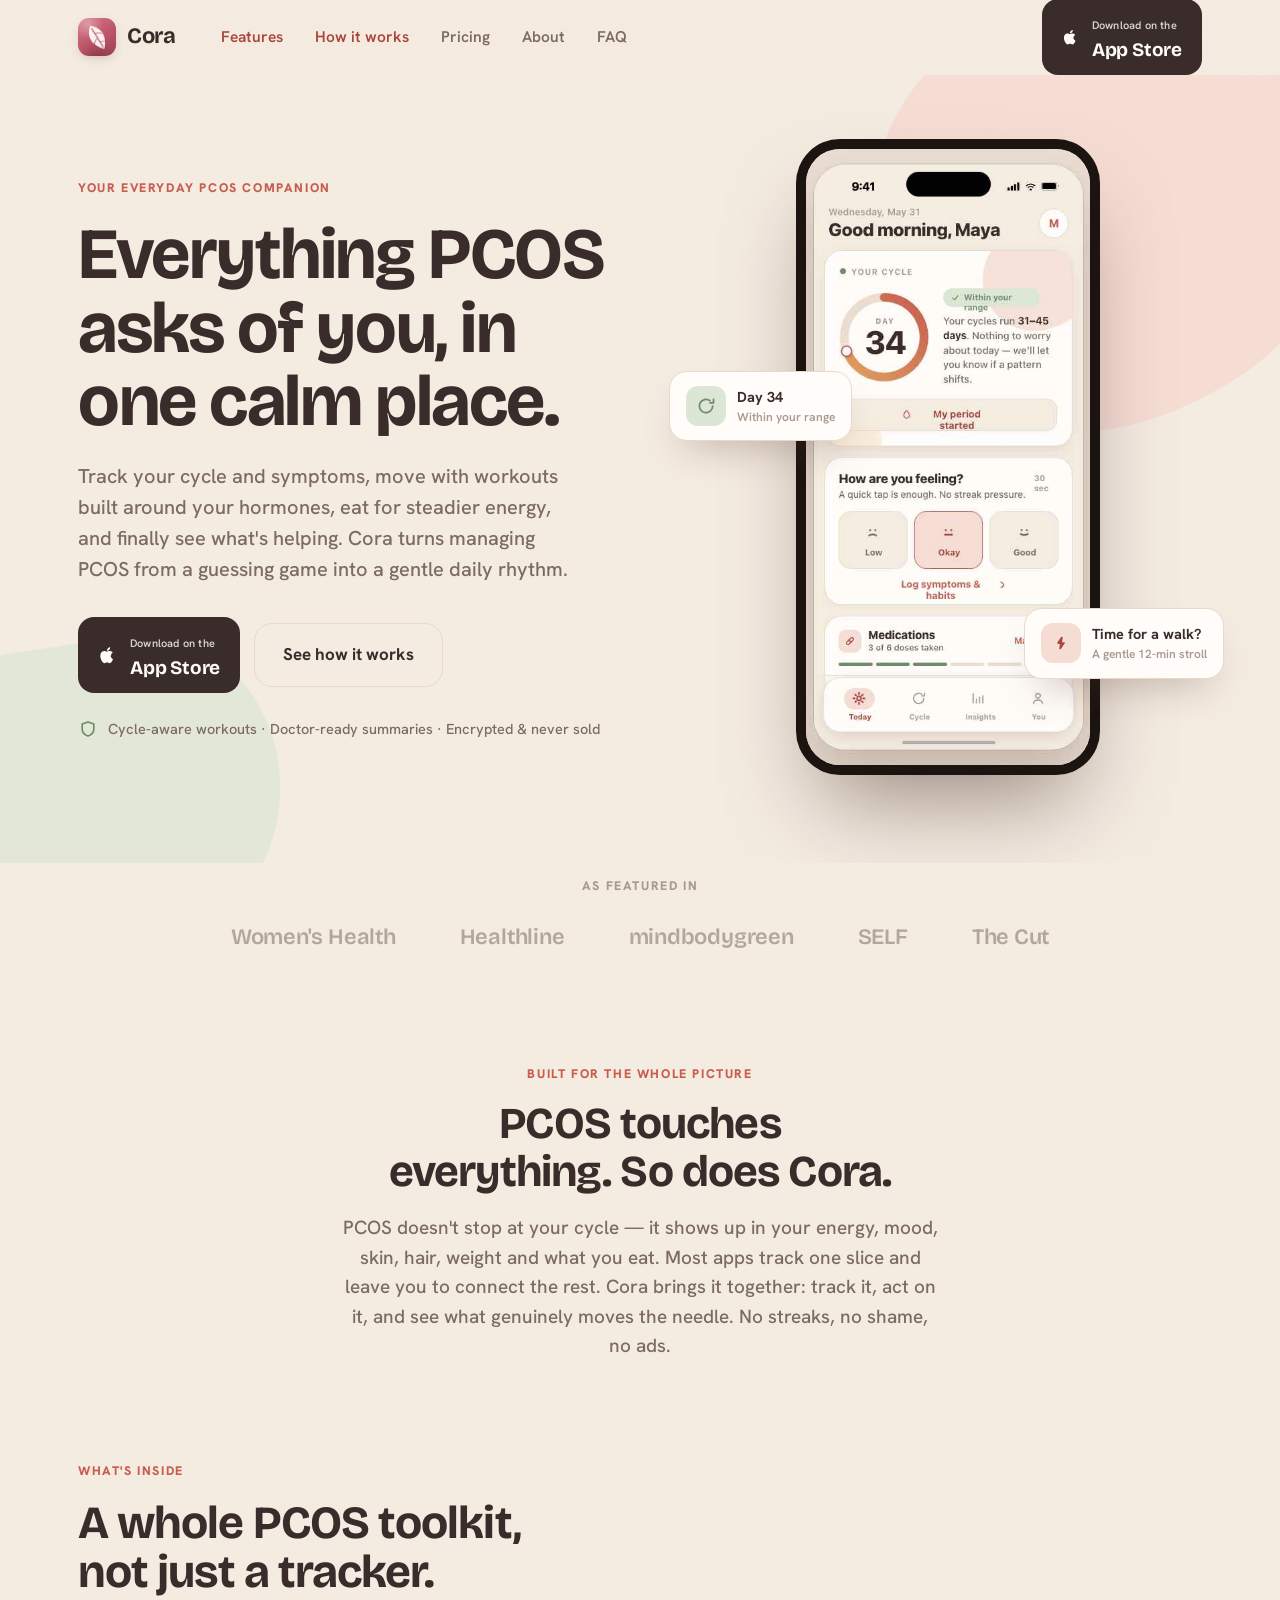
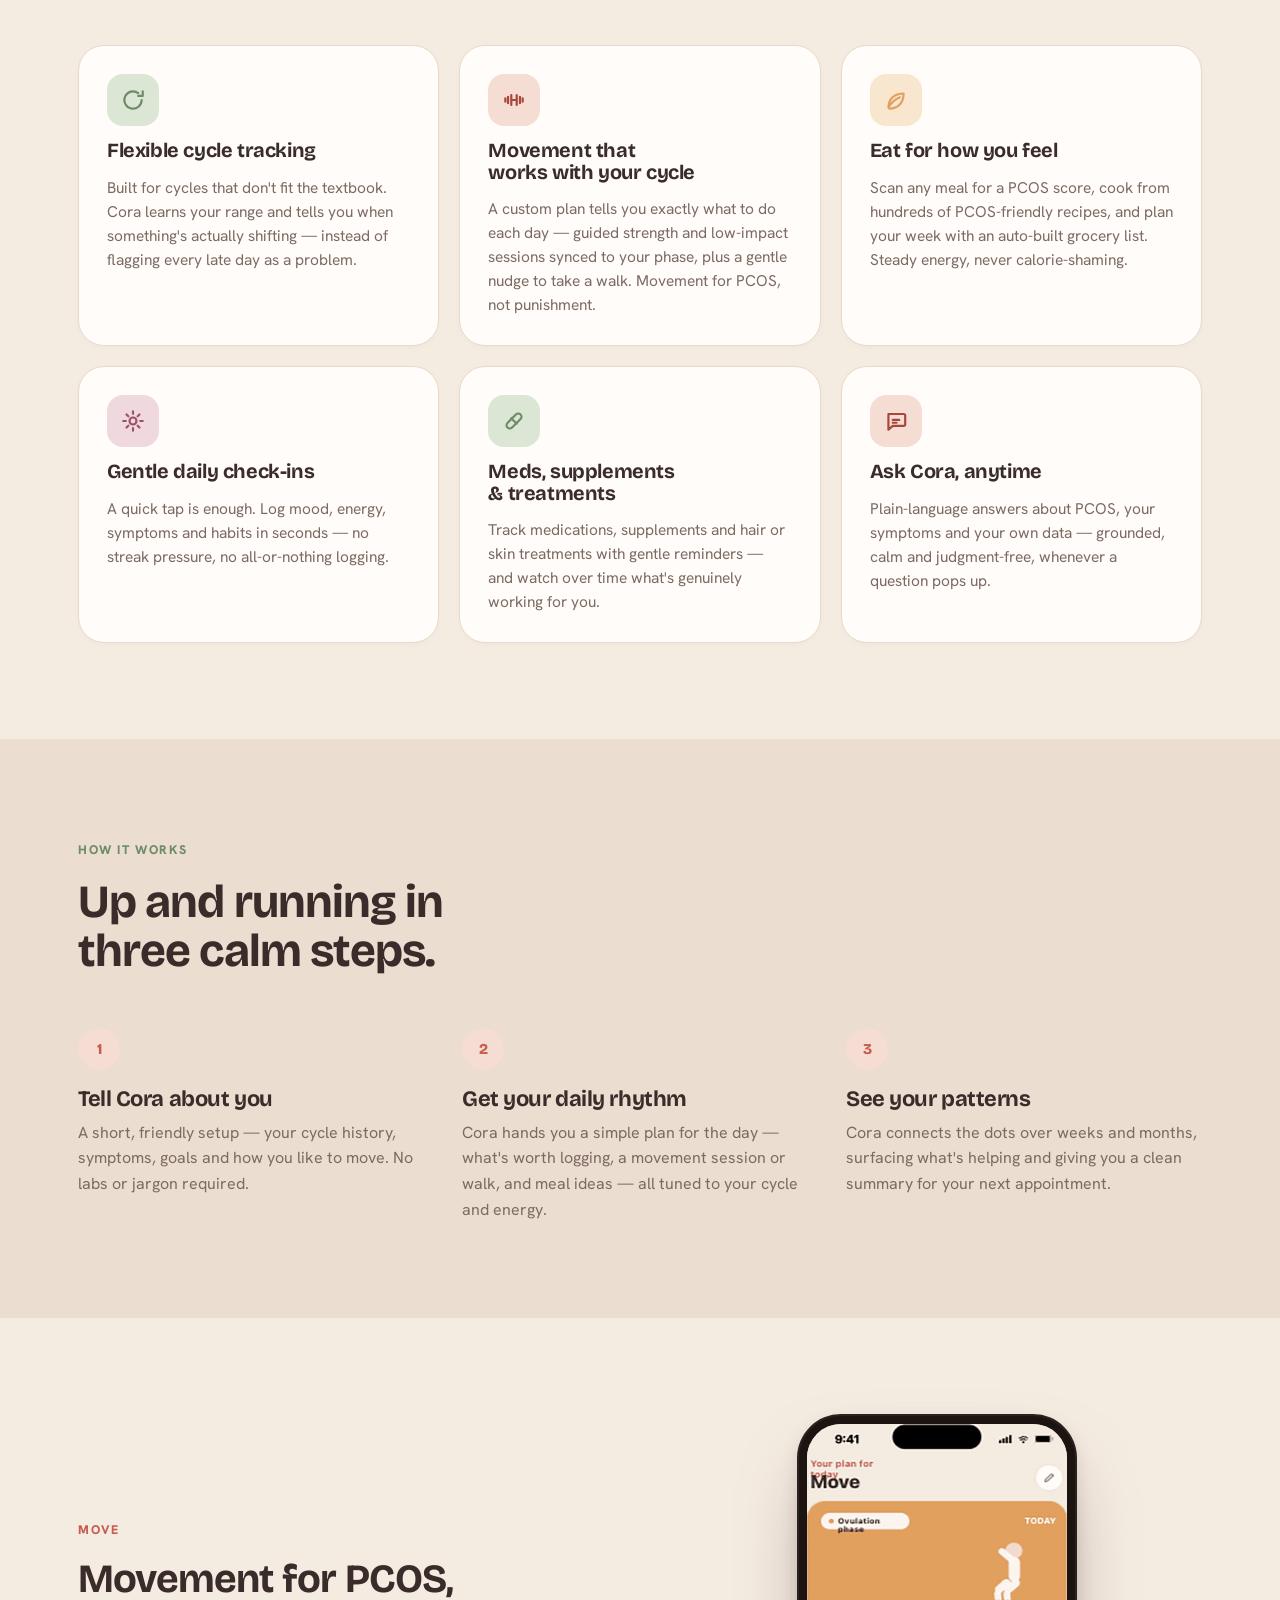
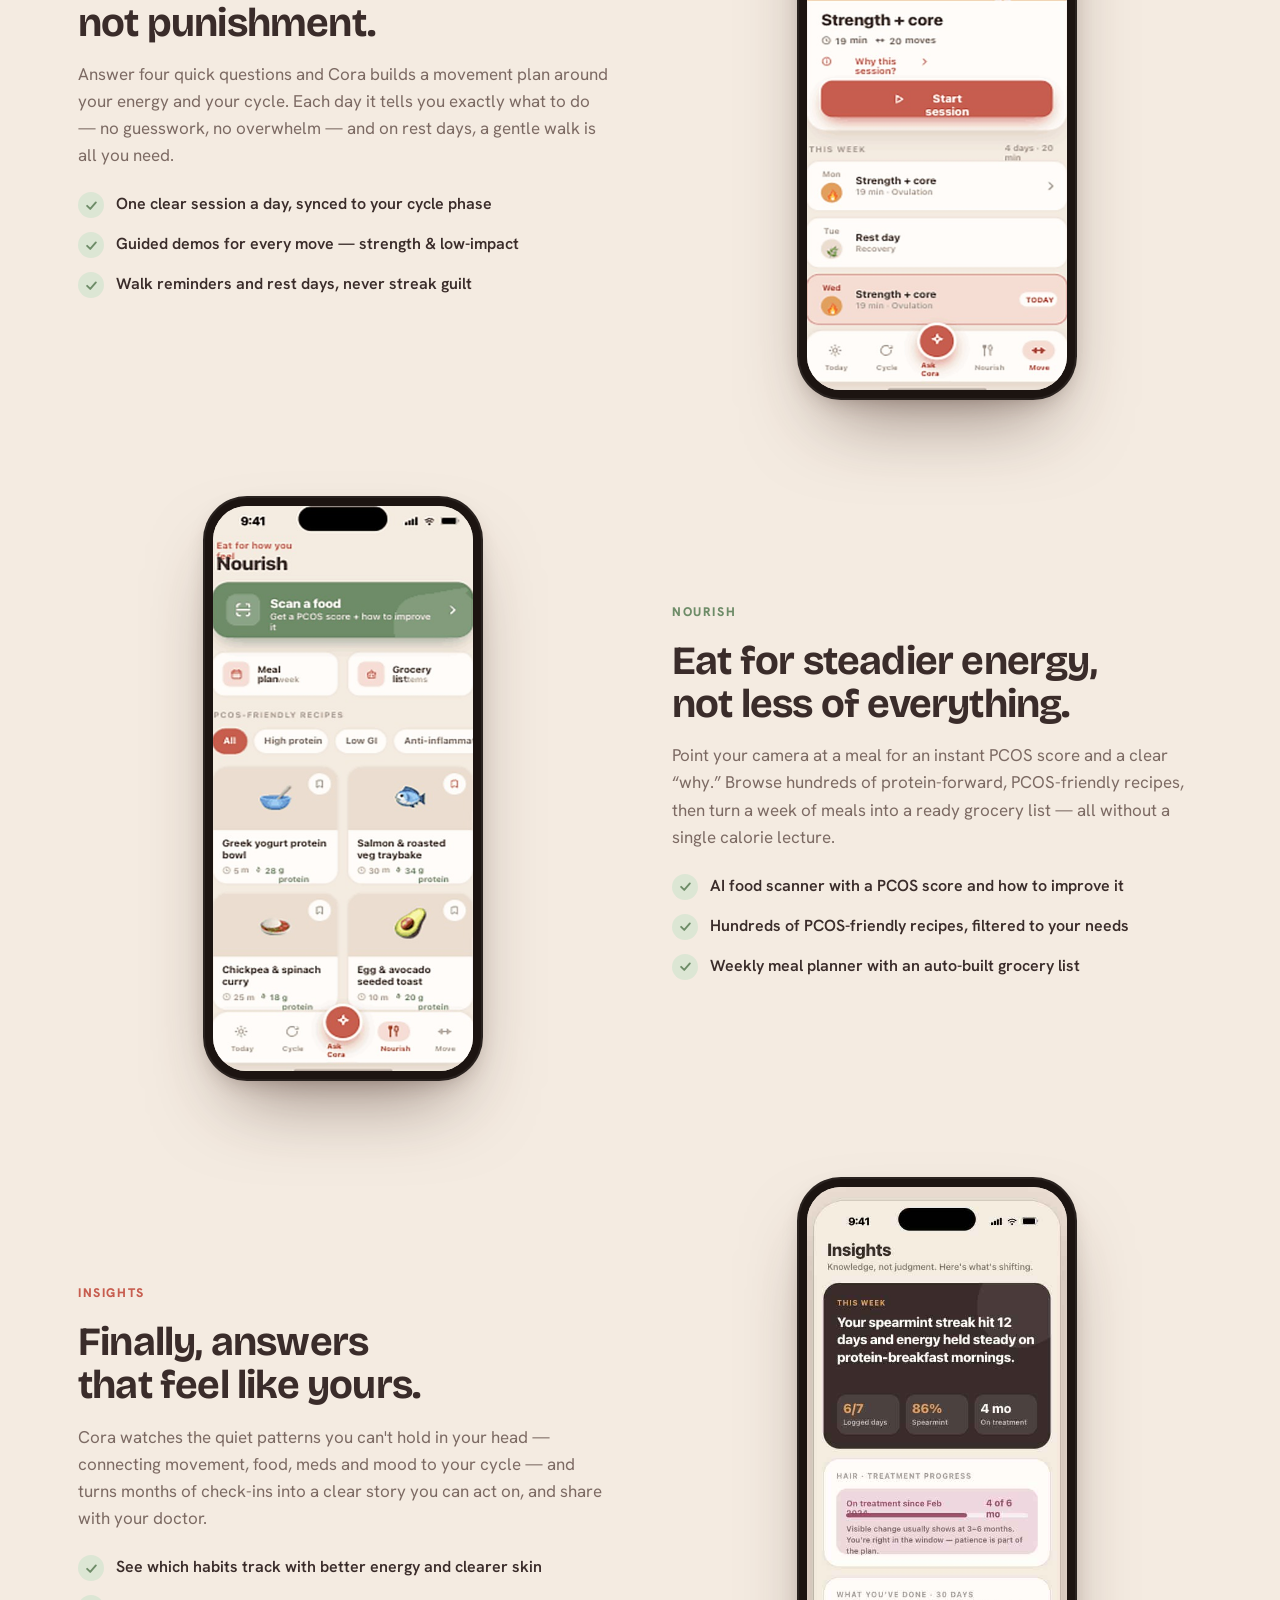
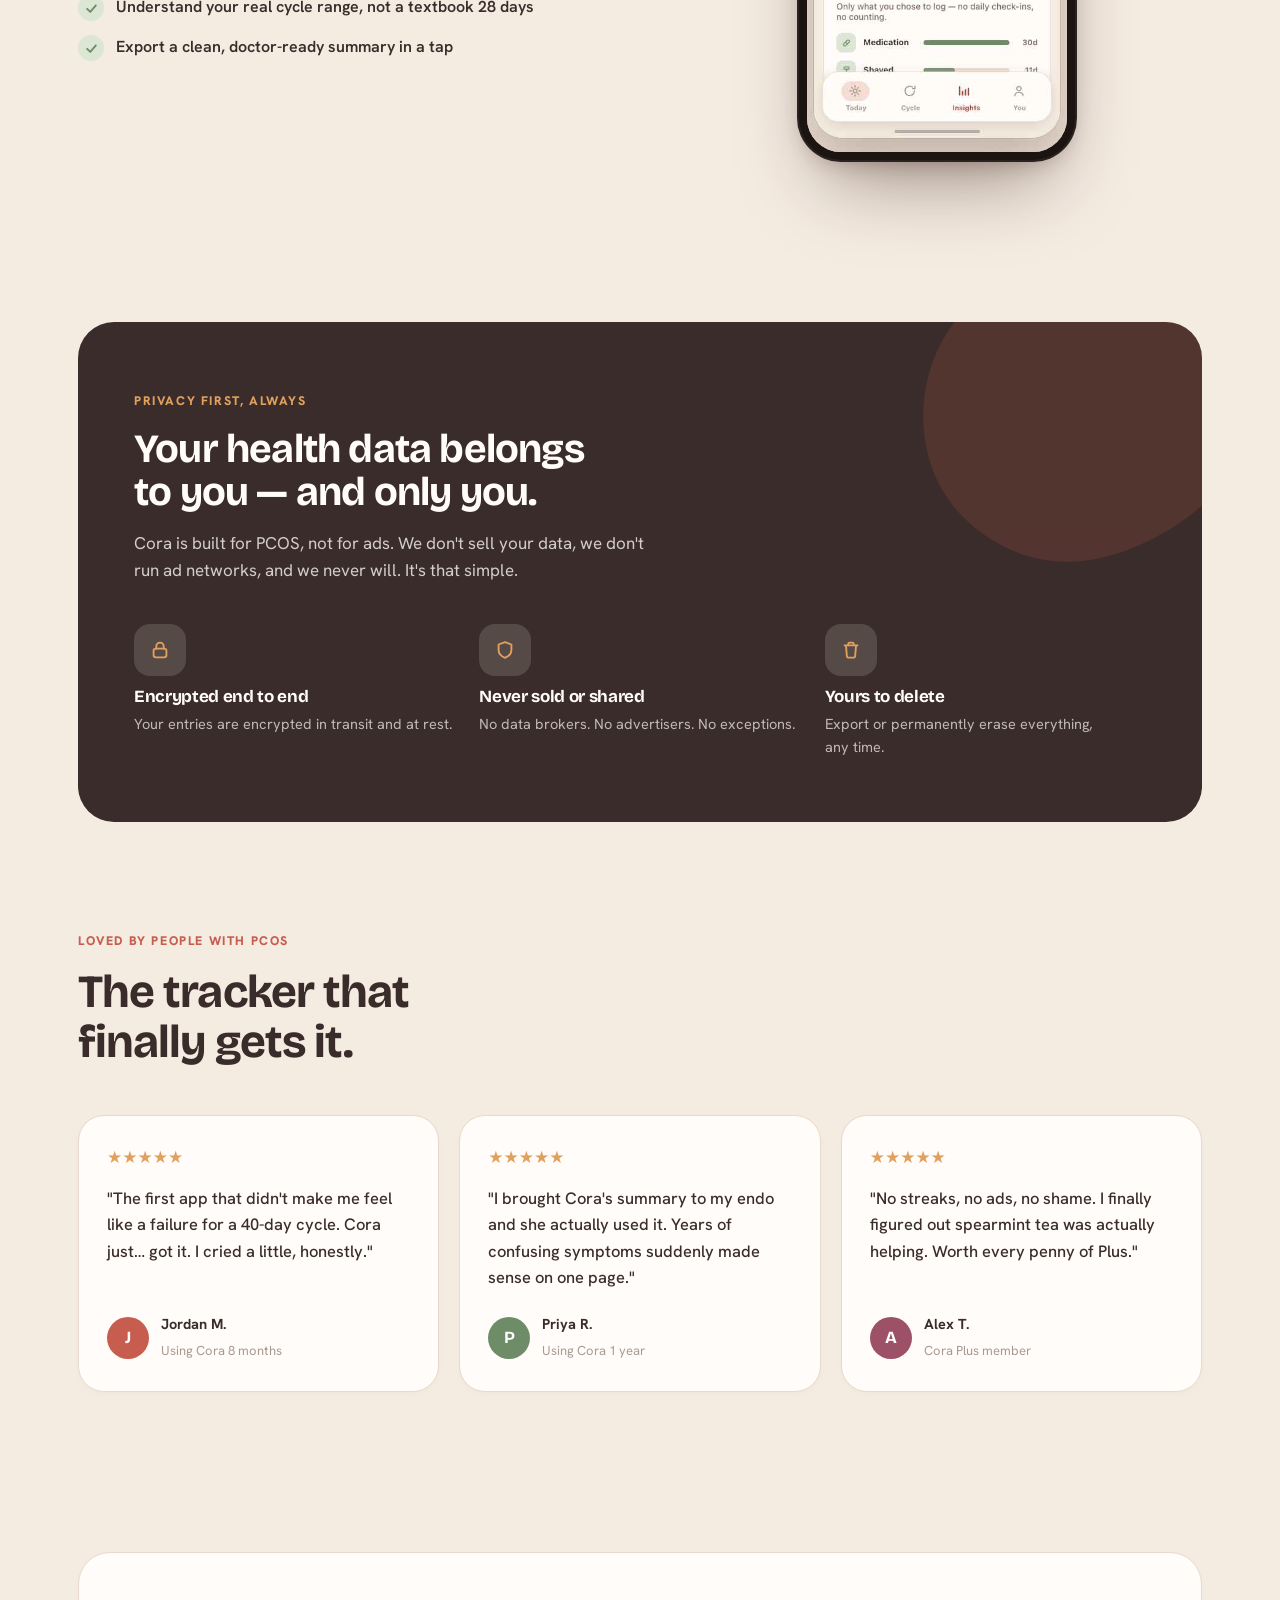
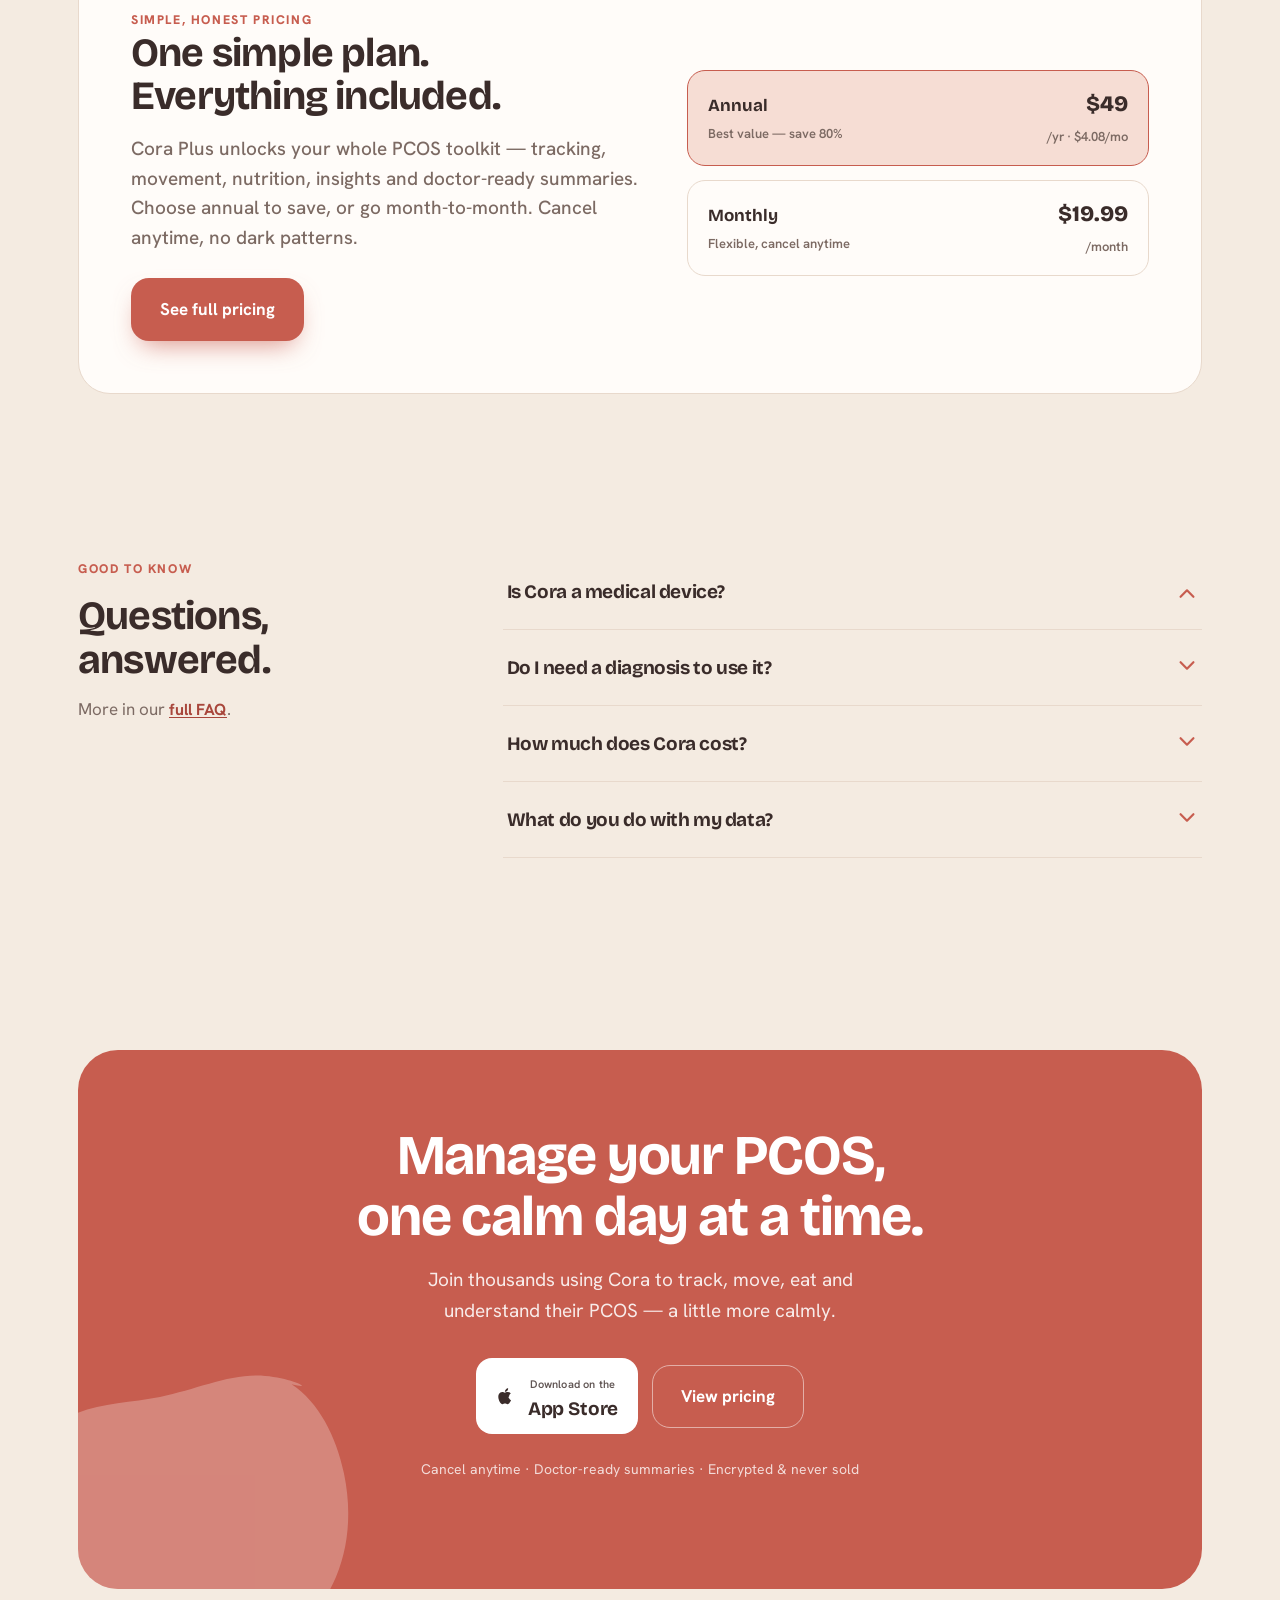
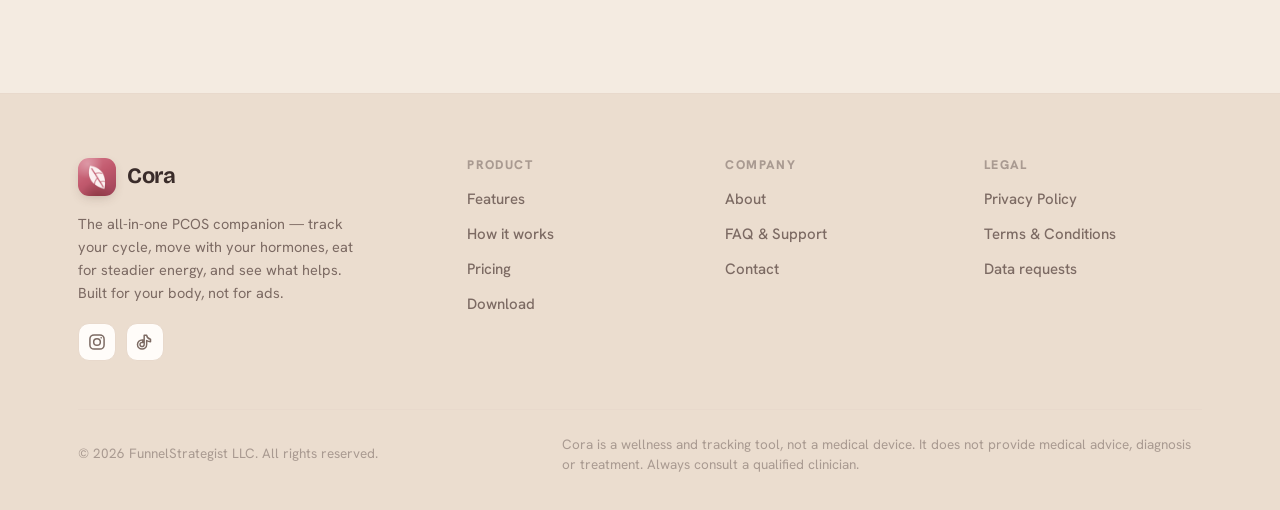
==== commit 12de01fb: "Improve mobile responsiveness across marketing site" ====
--- a/index.html
+++ b/index.html
@@ -2,7 +2,7 @@
 <html lang="en" data-palette="clay" data-type="modern" data-layout="split">
 <head>
 <meta charset="UTF-8">
-<meta name="viewport" content="width=device-width, initial-scale=1.0">
+<meta name="viewport" content="width=device-width, initial-scale=1.0, viewport-fit=cover">
 <title>Cora — Manage your PCOS, calmly</title>
 <meta name="description" content="Cora is the all-in-one PCOS app: track your cycle and symptoms, move with cycle-aware workouts and walk reminders, eat for steadier energy, and see what actually helps. Private, warm, no ads.">
 <link rel="icon" type="image/png" href="assets/icon-180.png">
@@ -127,6 +127,35 @@
   .final-cta .btn-ghost { color: #fff; border-color: rgba(255,255,255,.5); }
   .final-cta .btn-ghost:hover { background: rgba(255,255,255,.12); }
   .final-cta .fine { color: rgba(255,255,255,.78); font-size: 14px; margin-top: 24px; }
+
+  @media (max-width: 960px) {
+    .hero-grid { grid-template-columns: 1fr; gap: 36px; text-align: center; }
+    .hero-copy { display: flex; flex-direction: column; align-items: center; }
+    .hero .lead { max-width: 560px; }
+    .hero-cta, .hero-trust { justify-content: center; }
+    .hero-visual { min-height: 500px; margin-top: 4px; }
+    .hero-chip-1 { left: max(8px, calc(50% - 210px)); top: 200px; }
+    .hero-chip-2 { right: max(8px, calc(50% - 210px)); bottom: 72px; }
+  }
+  @media (max-width: 640px) {
+    .hero { padding: 40px 0 56px; }
+    .feat-grid { grid-template-columns: 1fr; }
+    .showcase-row + .showcase-row { margin-top: 64px; }
+    .privacy-band { border-radius: 28px; }
+    .final-cta-inner { padding: 52px 24px; border-radius: 28px; }
+    .hero-visual { min-height: 420px; }
+    .hero-visual .phone { width: min(268px, 76vw); }
+    .hero-chip { font-size: 12.5px; padding: 10px 12px; max-width: calc(50vw - 12px); }
+    .hero-chip .ichip { width: 34px; height: 34px; }
+    .hero-chip-1 { left: 2%; top: auto; bottom: 54%; }
+    .hero-chip-2 { right: 2%; bottom: 6%; }
+    .hero-cta { flex-direction: column; width: 100%; max-width: 320px; }
+    .hero-cta .appstore, .hero-cta .btn { width: 100%; justify-content: center; }
+  }
+  @media (max-width: 400px) {
+    .hero-chip { display: none; }
+    .hero-visual { min-height: 380px; }
+  }
 </style>
 </head>
 <body>
--- a/cora.css
+++ b/cora.css
@@ -178,11 +178,11 @@
 .mobile-menu { display: none; }
 
 @media (max-width: 900px) {
-  .nav-links, .nav-right .btn { display: none; }
-  .nav-toggle { display: flex; }
+  .nav-links, .nav-right { display: none; }
+  .nav-toggle { display: flex; align-items: center; justify-content: center; min-width: 44px; min-height: 44px; }
   .mobile-menu { display: none; flex-direction: column; gap: 2px; padding: 8px 0 20px; border-top: 1px solid var(--line); }
   .mobile-menu.open { display: flex; }
-  .mobile-menu a { font-size: 17px; font-weight: 600; color: var(--ink); padding: 13px 4px; }
+  .mobile-menu a { font-size: 17px; font-weight: 600; color: var(--ink); padding: 13px 4px; min-height: 44px; display: flex; align-items: center; }
   .mobile-menu .btn { width: 100%; margin-top: 10px; }
 }
 
@@ -202,6 +202,10 @@
   .footer-grid { grid-template-columns: 1fr 1fr; gap: 32px; }
   .footer-brand-col { grid-column: 1 / -1; }
 }
+@media (max-width: 520px) {
+  .footer-grid { grid-template-columns: 1fr; gap: 28px; }
+  .footer-bottom { flex-direction: column; align-items: flex-start; gap: 12px; }
+}
 
 /* ============================================================
    PHONE MOCKUP
@@ -216,6 +220,10 @@
 .phone-screen img { width: 100%; height: 100%; object-fit: cover; object-position: top center; }
 .phone-notch { position: absolute; top: 12px; left: 50%; transform: translateX(-50%); width: 84px; height: 23px; background: #0d0a08; border-radius: 999px; z-index: 2; }
 .phone-float { box-shadow: 0 48px 90px -28px rgba(60,35,28,.5); }
+@media (max-width: 640px) {
+  .phone { width: min(260px, 72vw); border-radius: 36px; padding: 8px; }
+  .phone-screen { border-radius: 28px; }
+}
 
 /* ============================================================
    LEGAL / DOC pages
@@ -251,6 +259,7 @@
   width: 100%; background: none; border: 0; cursor: pointer; text-align: left;
   padding: 24px 4px; font-family: var(--font-display); font-size: 19px; font-weight: 700;
   color: var(--ink); letter-spacing: var(--display-spacing);
+  min-height: 48px; -webkit-tap-highlight-color: transparent; touch-action: manipulation;
 }
 .faq-q .chev { transition: transform .25s ease; color: var(--primary); flex-shrink: 0; }
 .faq-item.open .chev { transform: rotate(180deg); }
@@ -273,3 +282,52 @@
 @media (prefers-reduced-motion: reduce) { .reveal { opacity: 1; transform: none; transition: none; } html { scroll-behavior: auto; } }
 
 .divider-soft { height: 1px; background: var(--line); border: 0; margin: 0; }
+
+/* ============================================================
+   MOBILE / RESPONSIVE (shared)
+   ============================================================ */
+html { overflow-x: clip; }
+body { overflow-x: clip; }
+
+.compare-features {
+  list-style: none;
+  display: grid;
+  grid-template-columns: 1fr 1fr;
+  gap: 14px 28px;
+  max-width: 760px;
+  margin: 36px auto 0;
+  padding: 0;
+}
+.table-scroll { overflow-x: auto; -webkit-overflow-scrolling: touch; margin-top: 36px; border-radius: 24px; }
+.table-scroll .ctable { margin-top: 0; min-width: 520px; }
+
+@media (max-width: 768px) {
+  .wrap { padding-left: max(20px, env(safe-area-inset-left)); padding-right: max(20px, env(safe-area-inset-right)); }
+  .section-pad { padding: 64px 0; }
+  .section-pad-sm { padding: 48px 0; }
+  body { font-size: 16px; }
+  .lead { font-size: 17px; }
+  .btn-lg { padding: 16px 22px; font-size: 16px; }
+  .faq-q { font-size: 17px; padding: 20px 4px; }
+  .doc h2 { font-size: 22px; margin-top: 36px; scroll-margin-top: 88px; }
+  .doc-head { padding-top: 48px !important; }
+  .page-head { padding-top: 48px !important; }
+  .form-card { padding: 24px !important; }
+  .card { padding: 22px; border-radius: 22px; }
+}
+
+@media (max-width: 620px) {
+  .compare-features { grid-template-columns: 1fr; gap: 12px; }
+  .btn { white-space: normal; text-align: center; }
+  .appstore { max-width: 100%; }
+  .plan .price .amt { font-size: 44px; }
+}
+
+@media (max-width: 480px) {
+  .wrap { padding-left: max(16px, env(safe-area-inset-left)); padding-right: max(16px, env(safe-area-inset-right)); }
+  .section-pad { padding: 52px 0; }
+  .section-pad-sm { padding: 40px 0; }
+  .nav-inner { height: 64px; }
+  .brand-name { font-size: 20px; }
+  .footer { padding: 48px 0 28px; }
+}
